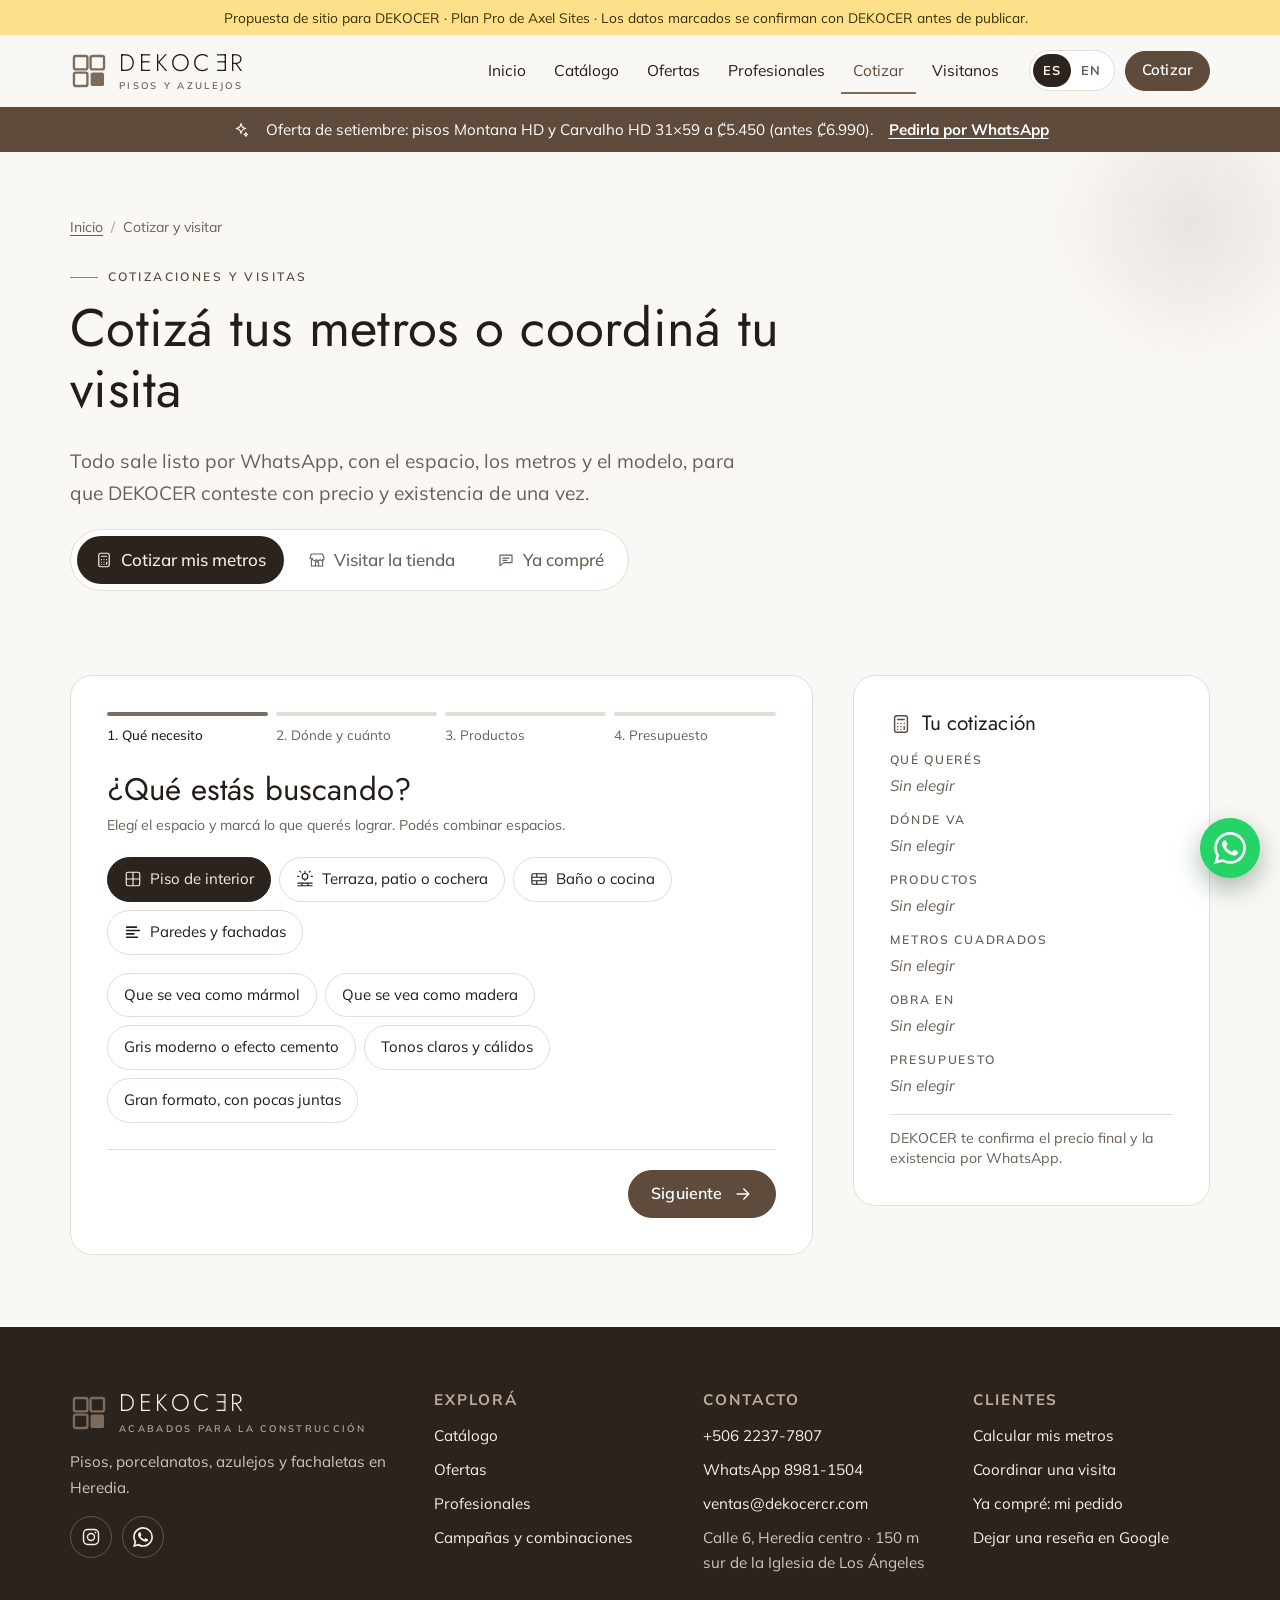
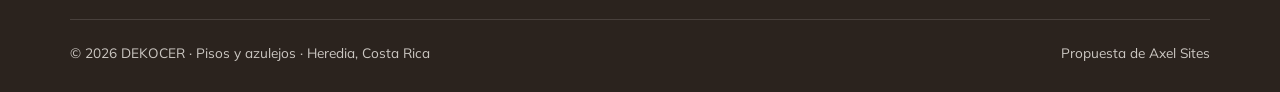
==== pro/agendar.html @ b7d924bc "Initial commit: DEKOCER Pisos y Azulejos website Plan Pro site for DEKOCER, a tile and flooring dist" ====
<!doctype html>
<html lang="es">
<head>
<meta charset="utf-8">
<meta name="viewport" content="width=device-width, initial-scale=1">
<title data-i18n="meta.agenda.title">Cotizar metros y visitar la tienda | DEKOCER Heredia</title>
<meta name="description" content="Calculá cuántos metros de piso o azulejo necesitás, pedí la cotización por WhatsApp, coordiná una visita a la tienda en Heredia o consultá por un pedido que ya hiciste." data-i18n-attr="content:meta.agenda.desc">
<meta name="robots" content="noindex,nofollow">
<meta name="theme-color" content="#2B231E">
<link rel="icon" href="img/favicon.svg" type="image/svg+xml">
<link rel="apple-touch-icon" href="img/apple-touch-icon.png">
<meta property="og:type" content="website">
<meta property="og:locale" content="es_CR">
<meta property="og:site_name" content="DEKOCER">
<meta property="og:title" content="Cotizá tus metros · DEKOCER Heredia">
<meta property="og:description" content="Tu cotización de piso o azulejo, lista para enviar por WhatsApp.">
<meta property="og:image" content="img/og.jpg">
<meta name="twitter:card" content="summary_large_image">
<link rel="preconnect" href="https://fonts.googleapis.com">
<link rel="preconnect" href="https://fonts.gstatic.com" crossorigin>
<link href="https://fonts.googleapis.com/css2?family=Jost:wght@300;400;500&family=Mulish:wght@400;600;700&display=swap" rel="stylesheet">
<link rel="stylesheet" href="css/styles.css">
<link rel="stylesheet" href="css/site.css">
</head>
<body data-page="agendar" class="has-demo-bar">

<!-- @sprite (bloque compartido: se sincroniza con herramientas/sync_parciales.py) -->
<svg xmlns="http://www.w3.org/2000/svg" style="display:none">
  <symbol id="i-marca" viewBox="0 0 24 24" fill="none" stroke="currentColor" stroke-width="1.5" stroke-linejoin="round"><rect x="2.5" y="2.5" width="8.5" height="8.5" rx="1.2"/><rect x="13" y="2.5" width="8.5" height="8.5" rx="1.2"/><rect x="2.5" y="13" width="8.5" height="8.5" rx="1.2"/><rect x="13" y="13" width="8.5" height="8.5" rx="1.2" fill="currentColor" stroke="none"/></symbol>
  <symbol id="i-orn" viewBox="0 0 132 22" fill="none" stroke="currentColor" stroke-width="1.3" stroke-linecap="round"><path d="M4 8h124M4 14h124"/><path d="M26 8V3M66 8V3M106 8V3M46 14v5M86 14v5M126 14v5M6 14v5"/></symbol>
  <symbol id="i-wa" viewBox="0 0 24 24"><path fill="currentColor" d="M17.47 14.38c-.3-.15-1.76-.87-2.03-.97-.27-.1-.47-.15-.67.15-.2.3-.77.97-.94 1.16-.17.2-.35.22-.64.07-.3-.15-1.26-.46-2.39-1.47-.88-.79-1.48-1.76-1.65-2.06-.17-.3-.02-.46.13-.6.13-.14.3-.35.45-.52.15-.17.2-.3.3-.5.1-.2.05-.37-.03-.52-.07-.15-.67-1.61-.92-2.2-.24-.59-.49-.5-.67-.51h-.57c-.2 0-.52.07-.8.37-.27.3-1.04 1.02-1.04 2.48s1.07 2.88 1.21 3.07c.15.2 2.1 3.2 5.08 4.49.71.3 1.26.49 1.7.63.71.22 1.36.19 1.87.12.57-.09 1.76-.72 2-1.42.25-.69.25-1.29.18-1.41-.08-.13-.28-.2-.57-.35Zm-5.42 7.4h-.01a9.87 9.87 0 0 1-5.03-1.38l-.36-.21-3.74.98 1-3.65-.24-.37a9.86 9.86 0 0 1-1.51-5.26c0-5.45 4.44-9.88 9.89-9.88 2.64 0 5.12 1.03 6.99 2.9a9.83 9.83 0 0 1 2.89 7c0 5.45-4.44 9.88-9.88 9.88Zm8.41-18.3A11.82 11.82 0 0 0 12.05 0C5.5 0 .16 5.34.16 11.89c0 2.1.55 4.14 1.59 5.95L.06 24l6.3-1.65a11.88 11.88 0 0 0 5.68 1.45h.01c6.55 0 11.89-5.34 11.89-11.89a11.82 11.82 0 0 0-3.48-8.41Z"/></symbol>
  <symbol id="i-ig" viewBox="0 0 24 24" fill="none" stroke="currentColor" stroke-width="1.7"><rect x="3" y="3" width="18" height="18" rx="5"/><circle cx="12" cy="12" r="4.2"/><circle cx="17.4" cy="6.6" r="1.1" fill="currentColor" stroke="none"/></symbol>
  <symbol id="i-fb" viewBox="0 0 24 24"><path fill="currentColor" d="M13.5 21v-7.5h2.6l.4-3.1h-3V8.5c0-.9.3-1.5 1.6-1.5h1.6V4.2c-.3 0-1.2-.1-2.3-.1-2.3 0-3.9 1.4-3.9 4v2.3H8v3.1h2.5V21h3Z"/></symbol>
  <symbol id="i-phone" viewBox="0 0 24 24" fill="none" stroke="currentColor" stroke-width="1.6" stroke-linejoin="round"><path d="M6.6 3.5h2.6l1.3 4-1.9 1.3a11 11 0 0 0 6.6 6.6l1.3-1.9 4 1.3v2.6a2 2 0 0 1-2.2 2A16.5 16.5 0 0 1 4.6 5.7a2 2 0 0 1 2-2.2Z"/></symbol>
  <symbol id="i-mail" viewBox="0 0 24 24" fill="none" stroke="currentColor" stroke-width="1.6" stroke-linejoin="round"><rect x="2.5" y="5" width="19" height="14" rx="2.5"/><path d="m3.5 7 8.5 6 8.5-6"/></symbol>
  <symbol id="i-pin" viewBox="0 0 24 24" fill="none" stroke="currentColor" stroke-width="1.6"><path d="M12 21s-7-6.1-7-11.5A7 7 0 0 1 19 9.5C19 14.9 12 21 12 21Z"/><circle cx="12" cy="9.5" r="2.6"/></symbol>
  <symbol id="i-clock" viewBox="0 0 24 24" fill="none" stroke="currentColor" stroke-width="1.6" stroke-linecap="round"><circle cx="12" cy="12" r="8.5"/><path d="M12 7.5V12l3 2"/></symbol>
  <symbol id="i-cal" viewBox="0 0 24 24" fill="none" stroke="currentColor" stroke-width="1.6" stroke-linecap="round"><rect x="3.5" y="5" width="17" height="15.5" rx="2.5"/><path d="M3.5 9.5h17M8 3v4M16 3v4"/></symbol>
  <symbol id="i-map" viewBox="0 0 24 24" fill="none" stroke="currentColor" stroke-width="1.6" stroke-linejoin="round"><path d="m9 4.5-5 2v13l5-2 6 2 5-2v-13l-5 2-6-2Z"/><path d="M9 4.5v13M15 6.5v13"/></symbol>
  <symbol id="i-nav" viewBox="0 0 24 24" fill="none" stroke="currentColor" stroke-width="1.6" stroke-linejoin="round"><path d="m4 11 16-7-7 16-2-7-7-2Z"/></symbol>
  <symbol id="i-star" viewBox="0 0 24 24"><path fill="currentColor" d="m12 3.2 2.7 5.5 6 .9-4.35 4.25 1.03 6L12 17.02l-5.38 2.83 1.03-6L3.3 9.6l6-.9L12 3.2Z"/></symbol>
  <symbol id="i-check" viewBox="0 0 24 24" fill="none" stroke="currentColor" stroke-width="2" stroke-linecap="round" stroke-linejoin="round"><path d="m5 12.5 4.2 4.2L19 7"/></symbol>
  <symbol id="i-arrow" viewBox="0 0 24 24" fill="none" stroke="currentColor" stroke-width="1.8" stroke-linecap="round" stroke-linejoin="round"><path d="M5 12h14M13 6l6 6-6 6"/></symbol>
  <symbol id="i-share" viewBox="0 0 24 24" fill="none" stroke="currentColor" stroke-width="1.6"><circle cx="18" cy="5.5" r="2.5"/><circle cx="6" cy="12" r="2.5"/><circle cx="18" cy="18.5" r="2.5"/><path d="m8.2 10.8 7.6-4.1M8.2 13.2l7.6 4.1"/></symbol>
  <symbol id="i-sparkle" viewBox="0 0 24 24" fill="none" stroke="currentColor" stroke-width="1.5" stroke-linejoin="round"><path d="M12 3.5c.6 4.4 2.1 5.9 6.5 6.5-4.4.6-5.9 2.1-6.5 6.5-.6-4.4-2.1-5.9-6.5-6.5 4.4-.6 5.9-2.1 6.5-6.5Z"/><path d="M18.5 15.5c.25 1.7.8 2.25 2.5 2.5-1.7.25-2.25.8-2.5 2.5-.25-1.7-.8-2.25-2.5-2.5 1.7-.25 2.25-.8 2.5-2.5Z"/></symbol>
  <symbol id="i-marmol" viewBox="0 0 24 24" fill="none" stroke="currentColor" stroke-width="1.5" stroke-linejoin="round"><rect x="3" y="3" width="18" height="18" rx="2.2"/><path d="M5.5 15.5c2.6-1 3.8-3.6 6.5-5.3 2-1.2 3.4-1.6 5-1.9" stroke-linecap="round"/><path d="M8.5 20c1.3-2 2.7-3 4.6-3.6" stroke-linecap="round"/></symbol>
  <symbol id="i-piso" viewBox="0 0 24 24" fill="none" stroke="currentColor" stroke-width="1.5" stroke-linejoin="round"><rect x="3" y="3" width="18" height="18" rx="2.2"/><path d="M12 3v18M3 12h18"/></symbol>
  <symbol id="i-madera" viewBox="0 0 24 24" fill="none" stroke="currentColor" stroke-width="1.5" stroke-linejoin="round"><rect x="2.5" y="4.5" width="19" height="15" rx="1.8"/><path d="M2.5 9.5h19M2.5 14.5h19"/><path d="M6 6.7c2.4.7 5.6.7 8 0M8 11.7c2.4.7 5.6.7 8 0M5 16.7c2.4.7 5.6.7 8 0" stroke-linecap="round"/></symbol>
  <symbol id="i-sol" viewBox="0 0 24 24" fill="none" stroke="currentColor" stroke-width="1.5" stroke-linecap="round" stroke-linejoin="round"><circle cx="12" cy="8.5" r="3.8"/><path d="M12 1.8v1.6M12 13.6v.4M3.8 8.5H2.2M21.8 8.5h-1.6M6.2 2.7 5 1.6M17.8 2.7 19 1.6"/><path d="M2.5 17.5h19M2.5 21h19M8 17.5V21M16 17.5V21"/></symbol>
  <symbol id="i-azulejo" viewBox="0 0 24 24" fill="none" stroke="currentColor" stroke-width="1.5" stroke-linejoin="round"><rect x="2.5" y="5" width="19" height="14" rx="1.8"/><path d="M2.5 9.7h19M2.5 14.3h19M9 5v4.7M15 9.7v4.6M9 14.3V19"/></symbol>
  <symbol id="i-fachaleta" viewBox="0 0 24 24" fill="none" stroke="currentColor" stroke-width="2.2" stroke-linecap="round"><path d="M3.5 5.5h13M3.5 10h17M3.5 14.5h9.5M3.5 19h14.5"/></symbol>
  <symbol id="i-regla" viewBox="0 0 24 24" fill="none" stroke="currentColor" stroke-width="1.5" stroke-linejoin="round"><rect x="1.8" y="8.5" width="20.4" height="7" rx="1.6"/><path d="M6 8.5v3M9.8 8.5v4.4M13.6 8.5v3M17.4 8.5v4.4" stroke-linecap="round"/></symbol>
  <symbol id="i-lote" viewBox="0 0 24 24" fill="none" stroke="currentColor" stroke-width="1.5" stroke-linejoin="round"><path d="M3.5 7.5 12 3l8.5 4.5v9L12 21l-8.5-4.5v-9Z"/><path d="m3.5 7.5 8.5 4.6 8.5-4.6M12 12.1V21"/></symbol>
  <symbol id="i-tienda" viewBox="0 0 24 24" fill="none" stroke="currentColor" stroke-width="1.5" stroke-linejoin="round"><path d="M4.5 10.5V20h15v-9.5"/><path d="M2.5 9.7 4.5 4h15l2 5.7a2.9 2.9 0 0 1-5.4 1.6 2.9 2.9 0 0 1-4.9 0 2.9 2.9 0 0 1-5.4-1.6Z"/><path d="M10 20v-5.5h4V20"/></symbol>
  <symbol id="i-search" viewBox="0 0 24 24" fill="none" stroke="currentColor" stroke-width="1.7" stroke-linecap="round"><circle cx="10.5" cy="10.5" r="6.5"/><path d="m15.5 15.5 5 5"/></symbol>
  <symbol id="i-info" viewBox="0 0 24 24" fill="none" stroke="currentColor" stroke-width="1.7" stroke-linecap="round"><circle cx="12" cy="12" r="8.5"/><path d="M12 11v5.5M12 7.8h.01"/></symbol>
  <symbol id="i-calc" viewBox="0 0 24 24" fill="none" stroke="currentColor" stroke-width="1.6" stroke-linecap="round"><rect x="5" y="3" width="14" height="18" rx="2.5"/><path d="M8.5 7h7M8.5 11.5h.01M12 11.5h.01M15.5 11.5h.01M8.5 15h.01M12 15h.01M15.5 15v2.8M8.5 18h.01M12 18h.01"/></symbol>
  <symbol id="i-card" viewBox="0 0 24 24" fill="none" stroke="currentColor" stroke-width="1.6" stroke-linecap="round"><rect x="3" y="5.5" width="18" height="13" rx="2.5"/><path d="M3 10h18M7 14.5h4"/></symbol>
  <symbol id="i-chat" viewBox="0 0 24 24" fill="none" stroke="currentColor" stroke-width="1.6" stroke-linejoin="round"><path d="M4 5.5h16v10H9l-5 4v-14Z"/><path d="M8 9.5h8M8 12.5h5" stroke-linecap="round"/></symbol>
  <symbol id="i-print" viewBox="0 0 24 24" fill="none" stroke="currentColor" stroke-width="1.6" stroke-linejoin="round"><path d="M7 9V3.5h10V9M7 17.5H5a1.5 1.5 0 0 1-1.5-1.5v-5A1.5 1.5 0 0 1 5 9.5h14a1.5 1.5 0 0 1 1.5 1.5v5a1.5 1.5 0 0 1-1.5 1.5h-2"/><rect x="7" y="14" width="10" height="7" rx="1"/></symbol>
  <symbol id="i-globe" viewBox="0 0 24 24" fill="none" stroke="currentColor" stroke-width="1.6"><circle cx="12" cy="12" r="8.5"/><path d="M3.5 12h17M12 3.5c2.3 2.4 3.4 5.2 3.4 8.5s-1.1 6.1-3.4 8.5M12 3.5C9.7 5.9 8.6 8.7 8.6 12s1.1 6.1 3.4 8.5"/></symbol>
  <symbol id="i-close" viewBox="0 0 24 24" fill="none" stroke="currentColor" stroke-width="1.8" stroke-linecap="round"><path d="M6 6l12 12M18 6 6 18"/></symbol>
</svg>
<!-- /@sprite -->

<!-- @header -->
<div class="demo-bar" data-demo><span data-i18n="demo.barra">Propuesta de sitio para DEKOCER · Plan Pro de Axel Sites · Los datos marcados se confirman con DEKOCER antes de publicar.</span></div>
<a class="skip" href="#main" data-i18n="a11y.saltar">Saltar al contenido</a>

<header class="hdr">
  <div class="wrap hdr__in">
    <a class="brand" href="index.html" aria-label="DEKOCER, inicio">
      <svg class="brand__mark" aria-hidden="true"><use href="#i-marca"/></svg>
      <span class="brand__txt"><span class="brand__name" aria-label="DEKOCER">DEKOC<i>E</i>R</span><span class="brand__sub" data-i18n="marca.sub">Pisos y azulejos</span></span>
    </a>
    <nav class="nav" id="menu" aria-label="Principal">
      <ul>
        <li><a href="index.html" data-nav="inicio" data-i18n="nav.inicio">Inicio</a></li>
        <li><a href="servicios.html" data-nav="servicios" data-i18n="nav.servicios">Catálogo</a></li>
        <li><a href="index.html#ofertas" data-nav="ofertas" data-i18n="nav.ofertas">Ofertas</a></li>
        <li><a href="membresias.html" data-nav="membresias" data-i18n="nav.club">Profesionales</a></li>
        <li><a href="agendar.html#cotizar" data-nav="agendar" aria-current="page" data-i18n="nav.cotizar">Cotizar</a></li>
        <li><a href="index.html#visitanos" data-nav="visitanos" data-i18n="nav.visitanos">Visitanos</a></li>
      </ul>
      <div class="nav__extra">
        <a class="btn btn--primary btn--block" href="agendar.html#cotizar"><svg aria-hidden="true"><use href="#i-calc"/></svg><span data-i18n="cta.cotizar">Calcular mis metros</span></a>
        <a class="btn btn--wa btn--block" data-wa="Hola DEKOCER, estoy viendo su sitio web y quiero consultar por un piso." data-wa-en="Hi DEKOCER, I'm on your website and would like to ask about a floor tile."><svg aria-hidden="true"><use href="#i-wa"/></svg><span data-i18n="cta.whatsapp">Escribir por WhatsApp</span></a>
      </div>
    </nav>
    <div class="hdr__tools">
      <div class="lang" role="group" aria-label="Idioma / Language">
        <button type="button" data-lang="es" aria-pressed="true">ES</button>
        <button type="button" data-lang="en" aria-pressed="false">EN</button>
      </div>
      <a class="btn btn--primary btn--sm hdr__cta" href="agendar.html#cotizar"><span data-i18n="cta.cotizar.corto">Cotizar</span></a>
      <button class="burger" type="button" aria-controls="menu" aria-expanded="false" aria-label="Abrir menú"><span></span><span></span><span></span></button>
    </div>
  </div>
</header>

<div class="promo" data-render="promo" hidden></div>
<!-- /@header -->

<main id="main">

  <section class="page-hero">
    <div class="wrap">
      <ol class="migas" aria-label="Ruta">
        <li><a href="index.html" data-i18n="nav.inicio">Inicio</a></li>
        <li aria-current="page" data-i18n="agenda.miga">Cotizar y visitar</li>
      </ol>
      <p class="eyebrow" data-i18n="agenda.eyebrow">Cotizaciones y visitas</p>
      <h1 data-i18n="agenda.h1">Cotizá tus metros o coordiná tu visita</h1>
      <p class="lead" data-i18n="agenda.lead">Todo sale listo por WhatsApp, con el espacio, los metros y el modelo, para que DEKOCER conteste con precio y existencia de una vez.</p>
      <div class="tabs" role="tablist" aria-label="Opciones" data-i18n-attr="aria-label:agenda.tabs">
        <button type="button" role="tab" id="tab-cotizar" data-tab="cotizar" aria-controls="panel-cotizar" aria-selected="true"><svg aria-hidden="true"><use href="#i-calc"/></svg><span data-i18n="agenda.tab.cotizar">Cotizar mis metros</span></button>
        <button type="button" role="tab" id="tab-agendar" data-tab="agendar" aria-controls="panel-agendar" aria-selected="false" tabindex="-1"><svg aria-hidden="true"><use href="#i-tienda"/></svg><span data-i18n="agenda.tab.visita">Visitar la tienda</span></button>
        <button type="button" role="tab" id="tab-seguimiento" data-tab="seguimiento" aria-controls="panel-seguimiento" aria-selected="false" tabindex="-1"><svg aria-hidden="true"><use href="#i-chat"/></svg><span data-i18n="agenda.tab.seg">Ya compré</span></button>
      </div>
    </div>
  </section>

  <section class="catalogo">
    <div class="wrap">

      <!-- ============================== COTIZAR ============================== -->
      <div class="tabpanel" id="panel-cotizar" role="tabpanel" aria-labelledby="tab-cotizar">
        <div class="cotiz">
          <form id="form-cotizar" class="panel" novalidate>
            <ol class="stepper" data-render="stepper" aria-label="Pasos" data-i18n-attr="aria-label:cot.pasos">
              <li class="is-on" aria-current="step"><span data-i18n="cot.p1">Qué necesito</span></li>
              <li><span data-i18n="cot.p2">Dónde y cuánto</span></li>
              <li><span data-i18n="cot.p3">Productos</span></li>
              <li><span data-i18n="cot.p4">Presupuesto</span></li>
            </ol>

            <div class="paso" data-paso="1">
              <h2 data-i18n="cot.p1.h">¿Qué estás buscando?</h2>
              <p class="hint" data-i18n="cot.p1.hint">Elegí el espacio y marcá lo que querés lograr. Podés combinar espacios.</p>
              <div class="areas-sel" data-render="cot-areas" role="group" aria-label="Espacios" data-i18n-attr="aria-label:cot.areas"></div>
              <div class="chips" data-render="cot-objetivos"></div>
              <p class="err" id="err-cot-1" hidden data-i18n="cot.err.1">Marcá al menos una opción.</p>
              <div class="paso__nav">
                <button type="button" class="btn btn--primary" data-ir="2"><span data-i18n="cot.siguiente">Siguiente</span><svg aria-hidden="true"><use href="#i-arrow"/></svg></button>
              </div>
            </div>

            <div class="paso" data-paso="2" hidden>
              <h2 data-i18n="cot.p2.h">¿Dónde va y cuánto mide?</h2>
              <p class="hint" data-i18n="cot.p2.hint">Marcá los espacios y, si ya lo mediste, poné los metros cuadrados. Todo es opcional, pero mientras más datos, mejor sale la cotización.</p>
              <div data-render="cot-zonas"></div>

              <div class="m2" data-render="cot-metros">
                <div class="row2">
                  <div class="field">
                    <label for="co-metros"><span data-i18n="cot.metros">Metros cuadrados aproximados</span> <span class="opt" data-i18n="form.opcional">(opcional)</span></label>
                    <input id="co-metros" name="metros" class="input" type="number" min="1" step="0.5" inputmode="decimal" placeholder="24">
                    <p class="hint" data-i18n="cot.metros.hint">Largo × ancho de cada espacio, sumados. Ej.: una sala de 6 × 4 son 24 m².</p>
                  </div>
                  <div class="field">
                    <label for="co-ubicacion"><span data-i18n="cot.ubicacion">¿Dónde es la obra?</span> <span class="opt" data-i18n="form.opcional">(opcional)</span></label>
                    <select id="co-ubicacion" name="ubicacion" class="select"></select>
                    <p class="hint" data-i18n="cot.ubicacion.hint">Sirve para saber si pasás por la tienda o necesitás coordinar de otra forma.</p>
                  </div>
                </div>
                <label class="check"><input type="checkbox" name="extra" checked><span data-i18n="cot.extra">Sumar un 10 % extra para cortes y piezas de repuesto (recomendado)</span></label>
              </div>

              <div class="paso__nav">
                <button type="button" class="btn btn--ghost" data-ir="1" data-i18n="cot.atras">Atrás</button>
                <button type="button" class="btn btn--primary" data-ir="3"><span data-i18n="cot.siguiente">Siguiente</span><svg aria-hidden="true"><use href="#i-arrow"/></svg></button>
              </div>
            </div>

            <div class="paso" data-paso="3" hidden>
              <h2 data-i18n="cot.p3.h">Productos que calzan con lo que buscás</h2>
              <p class="hint" data-i18n="cot.p3.hint">Marcá los que te gustan. Si preferís, pedí que DEKOCER te recomiende.</p>
              <div class="sugeridos" data-render="cot-sugeridos"></div>
              <p class="err" id="err-cot-3" hidden data-i18n="cot.err.3">Marcá un producto o pedí una recomendación.</p>
              <div class="paso__nav">
                <button type="button" class="btn btn--ghost" data-ir="2" data-i18n="cot.atras">Atrás</button>
                <button type="button" class="btn btn--primary" data-ir="4"><span data-i18n="cot.siguiente">Siguiente</span><svg aria-hidden="true"><use href="#i-arrow"/></svg></button>
              </div>
            </div>

            <div class="paso" data-paso="4" hidden>
              <h2 data-i18n="cot.p4.h">Presupuesto y contacto</h2>
              <p class="hint" data-i18n="cot.p4.hint">Con esto DEKOCER te responde con opciones que calcen con lo que tenés pensado invertir.</p>
              <div class="form">
                <fieldset class="fieldset">
                  <legend data-i18n="cot.presupuesto">Presupuesto aproximado para el material</legend>
                  <div class="chips" data-render="cot-presupuestos"></div>
                  <p class="err" id="err-cot-presupuesto" hidden data-i18n="cot.err.presupuesto">Elegí un rango o «Prefiero que me asesoren».</p>
                </fieldset>
                <fieldset class="fieldset">
                  <legend><span data-i18n="cot.cuando">¿Para cuándo?</span> <span class="opt" data-i18n="form.opcional">(opcional)</span></legend>
                  <div class="chips" data-render="cot-cuando"></div>
                </fieldset>
                <div class="row2">
                  <div class="field">
                    <label for="co-nombre" data-i18n="form.nombre">Nombre</label>
                    <input id="co-nombre" name="nombre" class="input" autocomplete="name" aria-describedby="err-cot-nombre">
                    <p class="err" id="err-cot-nombre" hidden data-i18n="form.err.nombre">Escribí tu nombre.</p>
                  </div>
                  <div class="field">
                    <label for="co-tel">WhatsApp <span class="opt" data-sin-registro data-i18n="form.opcional">(opcional)</span></label>
                    <input id="co-tel" name="telefono" class="input" type="tel" inputmode="tel" autocomplete="tel" placeholder="8888-8888" aria-describedby="err-cot-tel">
                    <p class="err" id="err-cot-tel" hidden data-i18n="form.err.tel">Revisá el número: 8 dígitos, o con código de país.</p>
                  </div>
                </div>
                <div class="field">
                  <label for="co-comentario"><span data-i18n="form.comentario">Comentario</span> <span class="opt" data-i18n="form.opcional">(opcional)</span></label>
                  <textarea id="co-comentario" name="comentario" class="textarea" placeholder="Ej.: es una terraza que se moja, necesito antideslizante." data-i18n-attr="placeholder:cot.comentario.ph"></textarea>
                </div>
                <label class="check" data-si-registro hidden><input type="checkbox" name="consentimiento" aria-describedby="err-cot-consent"><span data-i18n="form.consent">Acepto que DEKOCER use estos datos solo para responder mi solicitud.</span></label>
                <p class="err" id="err-cot-consent" hidden data-i18n="form.err.consent">Necesitamos tu autorización para registrar la solicitud.</p>
              </div>
              <div class="paso__nav">
                <button type="button" class="btn btn--ghost" data-ir="3" data-i18n="cot.atras">Atrás</button>
                <button type="submit" class="btn btn--wa"><svg aria-hidden="true"><use href="#i-wa"/></svg><span data-i18n="cot.enviar">Enviar por WhatsApp</span></button>
              </div>
              <div class="envio" data-render="envio" hidden aria-live="polite"></div>
            </div>
          </form>

          <aside class="resumen panel" data-render="resumen" aria-live="polite"></aside>
        </div>
      </div>

      <!-- ============================== VISITAR LA TIENDA ============================== -->
      <div class="tabpanel" id="panel-agendar" role="tabpanel" aria-labelledby="tab-agendar" hidden>
        <div class="agenda">
          <form id="form-cita" class="form panel" novalidate>
            <div>
              <h2 data-i18n="cita.h2">Coordinar una visita a la tienda</h2>
              <p class="hint" data-i18n="cita.p">Decinos qué querés ver y cuándo te sirve pasar, así lo tienen a mano cuando llegués.</p>
            </div>
            <div class="field">
              <label for="ci-servicio" data-i18n="cita.servicio">¿Qué querés ver?</label>
              <select id="ci-servicio" name="servicio" class="select" aria-describedby="err-cita-servicio"></select>
              <p class="err" id="err-cita-servicio" hidden data-i18n="cita.err.servicio">Elegí un producto o «Otro / todavía no sé».</p>
            </div>
            <div class="row2">
              <div class="field">
                <label for="ci-fecha"><span data-i18n="cita.fecha">Día que pensás pasar</span> <span class="opt" data-i18n="form.opcional">(opcional)</span></label>
                <input id="ci-fecha" name="fecha" type="date" class="input" aria-describedby="err-cita-fecha">
                <p class="err" id="err-cita-fecha" hidden data-i18n="cita.err.fecha">Ese día no hay atención. Elegí otro día.</p>
              </div>
              <fieldset class="fieldset">
                <legend data-i18n="cita.primera">¿Es tu primera visita a la tienda?</legend>
                <div class="chips">
                  <label class="chip"><input type="radio" name="primera" value="si"><span data-i18n="form.si">Sí</span></label>
                  <label class="chip"><input type="radio" name="primera" value="no"><span data-i18n="form.no">No</span></label>
                </div>
              </fieldset>
            </div>
            <fieldset class="fieldset">
              <legend><span data-i18n="cita.franja">Horario que te sirve</span> <span class="opt" data-i18n="form.opcional">(opcional)</span></legend>
              <div class="chips" data-render="franjas"></div>
            </fieldset>
            <div class="row2">
              <div class="field">
                <label for="ci-nombre" data-i18n="form.nombre">Nombre</label>
                <input id="ci-nombre" name="nombre" class="input" autocomplete="name" aria-describedby="err-cita-nombre">
                <p class="err" id="err-cita-nombre" hidden data-i18n="form.err.nombre">Escribí tu nombre.</p>
              </div>
              <div class="field">
                <label for="ci-tel">WhatsApp <span class="opt" data-sin-registro data-i18n="form.opcional">(opcional)</span></label>
                <input id="ci-tel" name="telefono" class="input" type="tel" inputmode="tel" autocomplete="tel" placeholder="8888-8888" aria-describedby="err-cita-tel">
                <p class="err" id="err-cita-tel" hidden data-i18n="form.err.tel">Revisá el número: 8 dígitos, o con código de país.</p>
              </div>
            </div>
            <div class="field">
              <label for="ci-comentario"><span data-i18n="form.comentario">Comentario</span> <span class="opt" data-i18n="form.opcional">(opcional)</span></label>
              <textarea id="ci-comentario" name="comentario" class="textarea" placeholder="Ej.: llevo las medidas del baño y quiero ver el azulejo con el piso." data-i18n-attr="placeholder:cita.comentario.ph"></textarea>
            </div>
            <label class="check" data-si-registro hidden><input type="checkbox" name="consentimiento" aria-describedby="err-cita-consent"><span data-i18n="form.consent">Acepto que DEKOCER use estos datos solo para responder mi solicitud.</span></label>
            <p class="err" id="err-cita-consent" hidden data-i18n="form.err.consent">Necesitamos tu autorización para registrar la solicitud.</p>
            <div>
              <button class="btn btn--wa" type="submit"><svg aria-hidden="true"><use href="#i-wa"/></svg><span data-i18n="cita.enviar">Enviar por WhatsApp</span></button>
            </div>
            <div class="envio" data-render="envio" hidden aria-live="polite"></div>
          </form>

          <aside class="aside">
            <div class="panel" data-flag="horario">
              <h3 data-i18n="inicio.vis.horario">Horario</h3>
              <p class="estado" data-render="estado"></p>
              <dl class="horas" data-render="horario"></dl>
            </div>
            <div class="panel">
              <h3 data-i18n="cita.llevar.h">Llevá esto y salís con todo resuelto</h3>
              <ol>
                <li data-i18n="cita.llevar.1">Las medidas del espacio (largo y ancho).</li>
                <li data-i18n="cita.llevar.2">Una foto del ambiente o del mueble con el que tiene que combinar.</li>
                <li data-i18n="cita.llevar.3">Si es exterior, avisalo: el acabado cambia.</li>
              </ol>
            </div>
            <div class="panel">
              <h3 data-i18n="cita.hablar.h">¿Preferís hablar?</h3>
              <div class="visita__btns" style="margin-top:12px">
                <a class="btn btn--wa btn--sm" data-wa="Hola DEKOCER, quiero pasar por la tienda. ¿En qué horario me pueden atender?" data-wa-en="Hi DEKOCER, I'd like to stop by the store. What hours are you open?"><svg aria-hidden="true"><use href="#i-wa"/></svg>WhatsApp</a>
                <a class="btn btn--ghost btn--sm" data-href="tel"><svg aria-hidden="true"><use href="#i-phone"/></svg><span data-neg="telefono"></span></a>
              </div>
            </div>
          </aside>
        </div>
      </div>

      <!-- ============================== YA COMPRÉ ============================== -->
      <div class="tabpanel" id="panel-seguimiento" role="tabpanel" aria-labelledby="tab-seguimiento" hidden>
        <div class="agenda">
          <form id="form-seguimiento" class="form panel" novalidate>
            <div>
              <h2 data-i18n="seg.h2">Ya compré en DEKOCER</h2>
              <p class="hint" data-i18n="seg.p">Para consultar por un pedido, coordinar el retiro o completar material del mismo lote. El mensaje sale con tus datos para que te ubiquen más rápido.</p>
            </div>
            <div class="row2">
              <div class="field">
                <label for="sg-nombre"><span data-i18n="form.nombre">Nombre</span> <span class="opt" data-i18n="form.opcional">(opcional)</span></label>
                <input id="sg-nombre" name="nombre" class="input" autocomplete="name">
              </div>
              <div class="field">
                <label for="sg-trat" data-i18n="seg.trat">Producto que compraste</label>
                <select id="sg-trat" name="tratamiento" class="select"></select>
              </div>
            </div>
            <div class="seg-acciones">
              <button type="button" class="seg-accion" data-seg="confirmar"><svg aria-hidden="true"><use href="#i-card"/></svg><b data-i18n="seg.a1">Consultar mi pedido o apartado</b><small data-i18n="seg.a1.p">Para saber si ya está listo.</small></button>
              <button type="button" class="seg-accion" data-seg="reprogramar"><svg aria-hidden="true"><use href="#i-tienda"/></svg><b data-i18n="seg.a2">Coordinar el retiro</b><small data-i18n="seg.a2.p">Cuándo y cómo pasar por el material.</small></button>
              <button type="button" class="seg-accion" data-seg="consulta"><svg aria-hidden="true"><use href="#i-lote"/></svg><b data-i18n="seg.a3">Me faltó material</b><small data-i18n="seg.a3.p">Pedí más piezas del mismo lote y tono.</small></button>
            </div>
          </form>
          <aside class="aside">
            <div class="panel">
              <h3 data-i18n="seg.aside.h">El detalle que salva una obra</h3>
              <p class="hint" data-i18n="seg.aside.p">Las piezas cambian de tono entre lotes. Si guardás el número de lote de la caja, completar el material después es cuestión de un mensaje.</p>
              <p class="nota-demo" data-demo><svg aria-hidden="true"><use href="#i-info"/></svg><span data-i18n="demo.seg">Propuesta: un canal para quien ya compró. DEKOCER define quién responde y en qué horario.</span></p>
            </div>
          </aside>
        </div>
      </div>

    </div>
  </section>

</main>

<!-- @footer -->
<footer class="ftr">
  <div class="wrap">
    <div class="ftr__grid">
      <div>
        <a class="brand" href="index.html" aria-label="DEKOCER, inicio">
          <svg class="brand__mark" aria-hidden="true"><use href="#i-marca"/></svg>
          <span class="brand__txt"><span class="brand__name" aria-label="DEKOCER">DEKOC<i>E</i>R</span><span class="brand__sub" data-i18n="marca.sub2">Acabados para la construcción</span></span>
        </a>
        <p data-i18n="ftr.lema">Pisos, porcelanatos, azulejos y fachaletas en Heredia.</p>
        <div class="ftr__redes">
          <a data-href="instagram" aria-label="Instagram de DEKOCER"><svg aria-hidden="true"><use href="#i-ig"/></svg></a>
          <a data-href="facebook" aria-label="Facebook de DEKOCER"><svg aria-hidden="true"><use href="#i-fb"/></svg></a>
          <a data-wa="Hola DEKOCER, los encontré en su sitio web y quiero consultar por un producto." data-wa-en="Hi DEKOCER, I found you on your website and want to ask about a product." aria-label="WhatsApp de DEKOCER"><svg aria-hidden="true"><use href="#i-wa"/></svg></a>
        </div>
      </div>
      <div>
        <h3 data-i18n="ftr.explorar">Explorá</h3>
        <ul>
          <li><a href="servicios.html" data-i18n="nav.servicios">Catálogo</a></li>
          <li><a href="index.html#ofertas" data-i18n="nav.ofertas">Ofertas</a></li>
          <li><a href="membresias.html" data-i18n="nav.club">Profesionales</a></li>
          <li><a href="membresias.html#paquetes" data-i18n="ftr.campanas">Campañas y combinaciones</a></li>
        </ul>
      </div>
      <div>
        <h3 data-i18n="ftr.contacto">Contacto</h3>
        <ul>
          <li><a data-href="tel"><span data-neg="telefono"></span></a></li>
          <li><a data-wa="Hola DEKOCER, quiero consultar por un piso y su precio." data-wa-en="Hi DEKOCER, I'd like to ask about a floor tile and its price.">WhatsApp <span data-neg="whatsappMostrar"></span></a></li>
          <li data-requiere="email"><a data-href="email"><span data-neg="email"></span></a></li>
          <li><span data-neg="direccion"></span></li>
        </ul>
      </div>
      <div>
        <h3 data-i18n="ftr.clientes">Clientes</h3>
        <ul>
          <li><a href="agendar.html#cotizar" data-i18n="cta.cotizar">Calcular mis metros</a></li>
          <li><a href="agendar.html#agendar" data-i18n="ftr.visita">Coordinar una visita</a></li>
          <li><a href="agendar.html#seguimiento" data-i18n="ftr.seguimiento">Ya compré: mi pedido</a></li>
          <li><a data-href="escribir-resena" data-i18n="ftr.resena">Dejar una reseña en Google</a></li>
        </ul>
      </div>
    </div>
    <div class="ftr__legal">
      <p>© <span data-year></span> DEKOCER · <span data-i18n="ftr.legal">Pisos y azulejos · Heredia, Costa Rica</span></p>
      <p data-demo data-i18n="ftr.demo">Propuesta de Axel Sites</p>
    </div>
  </div>
</footer>

<a class="wa-float" data-wa="Hola DEKOCER, estoy viendo su sitio web y quiero consultar por un piso." data-wa-en="Hi DEKOCER, I'm on your website and would like to ask about a floor tile." aria-label="Escribir a DEKOCER por WhatsApp" data-i18n-attr="aria-label:a11y.wa"><svg aria-hidden="true"><use href="#i-wa"/></svg></a>
<nav class="barra-movil" aria-label="Acciones rápidas" data-i18n-attr="aria-label:a11y.rapidas">
  <a href="servicios.html"><svg aria-hidden="true"><use href="#i-piso"/></svg><span data-i18n="movil.catalogo">Catálogo</span></a>
  <a class="is-wa" data-wa="Hola DEKOCER, estoy viendo su sitio web y quiero consultar por un piso." data-wa-en="Hi DEKOCER, I'm on your website and would like to ask about a floor tile."><svg aria-hidden="true"><use href="#i-wa"/></svg>WhatsApp</a>
  <a href="agendar.html#cotizar"><svg aria-hidden="true"><use href="#i-calc"/></svg><span data-i18n="movil.cotizar">Cotizar</span></a>
</nav>
<!-- /@footer -->

<script src="js/core.js"></script>
<script src="js/en.js"></script>
<script src="js/i18n.js"></script>
<script src="js/main.js"></script>
</body>
</html>
---- pro/css/styles.css ----
/* ==========================================================================
   DEKOCER — Sistema visual (FUENTE ÚNICA)
   Copiar a pro/css/styles.css después de editar.
   Identidad tomada de sus propios artes de Instagram: taupe del bloque del
   logo (#7C6C5D), mocha de las cintas de precio (#5E4B3B), crema del fondo
   y letra geométrica fina, como el logotipo DEKOCƎR.
   ========================================================================== */

/* --------------------------------------------------------------------------
   1) TOKENS — los colores viven solo aquí
   -------------------------------------------------------------------------- */
:root{
  /* Marca (muestreados de los artes de DEKOCER) */
  --acento:         #7C6C5D;   /* taupe del bloque del logo */
  --acento-fuerte:  #5E4B3B;   /* mocha: texto y botones con letra blanca (AA 8,2:1) */
  --acento-claro:   #C0AB95;
  --acento-suave:   #F3EEE8;   /* chips y bandas suaves */
  --acento-borde:   #E0D3C4;
  --dorado:         #7A5C3A;   /* precios y detalles (AA 6,1:1 sobre blanco) */

  /* Neutros cálidos */
  --fondo:          #FAF8F5;
  --superficie:     #FFFFFF;
  --superficie-2:   #F3EFEA;
  --linea:          #E4DDD5;
  --tinta:          #231D18;   /* texto principal */
  --tinta-suave:    #6A5F56;   /* texto secundario (AA 6,2:1 sobre blanco) */
  --oscuro:         #2B231E;   /* secciones oscuras y pie */
  --sobre-oscuro:   #F5F1EC;
  --sobre-acento:   #FFFFFF;

  /* Estados */
  --ok:             #1E7F4F;
  --ok-suave:       #E3F3EA;
  --alerta:         #8A5A00;
  --alerta-suave:   #FFF3DC;
  --error:          #B3261E;
  --wa:             #128C4B;   /* verde WhatsApp oscurecido para texto blanco AA */
  --demo:           #FFE08A;

  /* Tipografía */
  --f-display: "Jost", "Futura", "Century Gothic", "Segoe UI", sans-serif;
  --f-texto:   "Mulish", "Segoe UI", system-ui, -apple-system, sans-serif;

  /* Forma */
  --r-sm: 8px;
  --r:    14px;
  --r-lg: 22px;
  --sombra-1: 0 1px 2px rgba(43,35,30,.06), 0 2px 10px rgba(43,35,30,.05);
  --sombra-2: 0 10px 30px rgba(43,35,30,.12);
  --hdr-h: 72px;
  --wrap: 1180px;
}

@media (prefers-color-scheme: dark){
  :root:not([data-theme="light"]){
    --acento:        #B9A38B;
    --acento-fuerte: #D9C7B3;
    --acento-claro:  #C9B49C;
    --acento-suave:  #241D18;
    --acento-borde:  #4A3D33;
    --dorado:        #D8B27C;
    --fondo:         #15110F;
    --superficie:    #1D1815;
    --superficie-2:  #241E1A;
    --linea:         #362D27;
    --tinta:         #F2EAE2;
    --tinta-suave:   #B8AA9D;
    --oscuro:        #0F0C0A;
    --sobre-oscuro:  #F2EAE2;
    --sobre-acento:  #1A1512;
    --ok:            #6FCF9B;
    --ok-suave:      #12291D;
    --alerta:        #F2C265;
    --alerta-suave:  #2B2310;
    --error:         #FF8A80;
    --wa:            #25D366;
    --sombra-1: 0 1px 2px rgba(0,0,0,.4);
    --sombra-2: 0 12px 30px rgba(0,0,0,.45);
  }
}
:root[data-theme="dark"]{
  --acento:#B9A38B; --acento-fuerte:#D9C7B3; --acento-claro:#C9B49C; --acento-suave:#241D18;
  --acento-borde:#4A3D33; --dorado:#D8B27C; --fondo:#15110F; --superficie:#1D1815; --superficie-2:#241E1A;
  --linea:#362D27; --tinta:#F2EAE2; --tinta-suave:#B8AA9D; --oscuro:#0F0C0A; --sobre-oscuro:#F2EAE2;
  --sobre-acento:#1A1512; --ok:#6FCF9B; --ok-suave:#12291D; --alerta:#F2C265; --alerta-suave:#2B2310;
  --error:#FF8A80; --wa:#25D366;
  --sombra-1:0 1px 2px rgba(0,0,0,.4); --sombra-2:0 12px 30px rgba(0,0,0,.45);
}

/* --------------------------------------------------------------------------
   2) BASE
   -------------------------------------------------------------------------- */
*,*::before,*::after{ box-sizing:border-box; }
html{ -webkit-text-size-adjust:100%; scroll-behavior:smooth; scroll-padding-top:calc(var(--hdr-h) + 16px); }
body{
  margin:0; background:var(--fondo); color:var(--tinta);
  font:400 1.0625rem/1.65 var(--f-texto);
  -webkit-font-smoothing:antialiased; text-rendering:optimizeLegibility;
  overflow-x:hidden;
}
img,svg,video,iframe{ display:block; max-width:100%; }
img{ height:auto; }
a{ color:var(--acento-fuerte); text-underline-offset:3px; }
a:hover{ text-decoration-thickness:2px; }
button,input,select,textarea{ font:inherit; color:inherit; }
h1,h2,h3,h4{ font-family:var(--f-display); font-weight:400; line-height:1.15; margin:0 0 .5em; letter-spacing:.005em; }
h1{ font-size:clamp(2.2rem, 5vw, 3.7rem); }
h2{ font-size:clamp(1.8rem, 3.4vw, 2.6rem); }
h3{ font-size:1.35rem; }
p{ margin:0 0 1em; }
ul,ol{ margin:0; padding:0; }
[hidden]{ display:none !important; }
::selection{ background:var(--acento); color:var(--sobre-acento); }

:focus-visible{ outline:3px solid var(--acento); outline-offset:3px; border-radius:6px; }

.skip{
  position:absolute; left:16px; top:-60px; z-index:200;
  background:var(--oscuro); color:var(--sobre-oscuro); padding:10px 16px; border-radius:var(--r-sm);
}
.skip:focus{ top:12px; }

.sr-only{ position:absolute !important; width:1px; height:1px; padding:0; margin:-1px; overflow:hidden; clip:rect(0,0,0,0); white-space:nowrap; border:0; }

.wrap{ width:100%; max-width:var(--wrap); margin-inline:auto; padding-inline:20px; }
.sec{ padding-block:clamp(56px, 8vw, 104px); }
.sec--tight{ padding-block:clamp(40px, 6vw, 68px); }
.sec--alt{ background:var(--superficie-2); }
.sec--dark{ background:var(--oscuro); color:var(--sobre-oscuro); }
.sec--dark .eyebrow{ color:var(--acento-claro); }
.sec--dark p{ color:color-mix(in srgb, var(--sobre-oscuro) 82%, transparent); }

.eyebrow{
  display:inline-flex; align-items:center; gap:10px;
  font:600 .76rem/1.2 var(--f-texto); letter-spacing:.2em; text-transform:uppercase;
  color:var(--acento-fuerte); margin:0 0 14px;
}
.eyebrow::before{ content:""; width:28px; height:1px; background:currentColor; opacity:.7; }
.sec-head{ max-width:720px; margin-bottom:clamp(28px, 4.5vw, 48px); }
.sec-head--center{ margin-inline:auto; text-align:center; }
.sec-head--center .eyebrow{ justify-content:center; }
.sec-head p{ color:var(--tinta-suave); font-size:1.08rem; }
.lead{ font-size:clamp(1.08rem, 1.5vw, 1.22rem); color:var(--tinta-suave); }

/* Filete de junta: firma visual (la línea de una hilada de piezas) */
.orn{ width:132px; height:22px; color:var(--acento); margin:6px 0 18px; }
.sec-head--center .orn{ margin-inline:auto; }

/* Logotipo: DEKOCƎR, con la E final volteada como en sus artes.
   El margen negativo compensa el espacio que deja el volteo. */
.wordmark{ font-family:var(--f-display); font-weight:300; letter-spacing:.15em; }
.wordmark i, .brand__name i, .kit__marca i{ font-style:normal; display:inline-block; transform:scaleX(-1); margin-left:-.07em; margin-right:.07em; }

/* --------------------------------------------------------------------------
   3) BOTONES
   -------------------------------------------------------------------------- */
.btn{
  --b-bg:var(--superficie); --b-fg:var(--tinta); --b-bd:var(--linea);
  display:inline-flex; align-items:center; justify-content:center; gap:10px;
  min-height:48px; padding:12px 22px; border-radius:999px;
  background:var(--b-bg); color:var(--b-fg); border:1px solid var(--b-bd);
  font:600 1rem/1.1 var(--f-texto); letter-spacing:.01em; text-decoration:none; cursor:pointer;
  transition:transform .18s ease, background-color .18s ease, border-color .18s ease, box-shadow .18s ease;
}
.btn:hover{ transform:translateY(-1px); box-shadow:var(--sombra-1); }
.btn:active{ transform:none; }
.btn svg{ width:20px; height:20px; flex:none; }
.btn--primary{ --b-bg:var(--acento-fuerte); --b-fg:#fff; --b-bd:var(--acento-fuerte); }
.btn--primary:hover{ --b-bg:color-mix(in srgb, var(--acento-fuerte) 88%, #000); }
.btn--ghost{ --b-bg:transparent; --b-fg:var(--tinta); --b-bd:color-mix(in srgb, var(--tinta) 28%, transparent); }
.btn--ghost:hover{ --b-bd:var(--acento); }
.btn--wa{ --b-bg:var(--wa); --b-fg:#fff; --b-bd:var(--wa); }
.btn--light{ --b-bg:var(--sobre-oscuro); --b-fg:var(--oscuro); --b-bd:var(--sobre-oscuro); }
.btn--line-light{ --b-bg:transparent; --b-fg:var(--sobre-oscuro); --b-bd:color-mix(in srgb, var(--sobre-oscuro) 40%, transparent); }
.btn--sm{ min-height:40px; padding:9px 16px; font-size:.94rem; }
.btn--block{ width:100%; }
@media (prefers-color-scheme: dark){
  :root:not([data-theme="light"]) .btn--primary{ --b-fg:#1A1512; --b-bg:var(--acento-fuerte); }
  :root:not([data-theme="light"]) .btn--wa{ --b-fg:#062313; }
}
:root[data-theme="dark"] .btn--primary{ --b-fg:#1A1512; }
:root[data-theme="dark"] .btn--wa{ --b-fg:#062313; }

.link{ font-weight:600; }
.link-arrow{ display:inline-flex; align-items:center; gap:8px; font-weight:600; text-decoration:none; }
.link-arrow svg{ width:18px; height:18px; transition:transform .18s ease; }
.link-arrow:hover svg{ transform:translateX(3px); }

/* --------------------------------------------------------------------------
   4) HEADER Y NAVEGACIÓN
   -------------------------------------------------------------------------- */
.hdr{
  position:sticky; top:0; z-index:90; height:var(--hdr-h);
  background:color-mix(in srgb, var(--fondo) 86%, transparent);
  -webkit-backdrop-filter:saturate(1.3) blur(12px); backdrop-filter:saturate(1.3) blur(12px);
  border-bottom:1px solid transparent; transition:border-color .2s ease, background-color .2s ease;
}
.hdr.is-stuck{ border-bottom-color:var(--linea); background:color-mix(in srgb, var(--fondo) 94%, transparent); }
.hdr__in{ height:100%; display:flex; align-items:center; gap:18px; }
.brand{ display:inline-flex; align-items:center; gap:11px; text-decoration:none; color:var(--tinta); margin-right:auto; }
.brand__mark{ width:38px; height:38px; color:var(--acento); flex:none; }
.brand__txt{ display:flex; flex-direction:column; line-height:1; }
.brand__name{ font-family:var(--f-display); font-weight:300; font-size:1.5rem; letter-spacing:.15em; }
.brand__sub{ font-size:.6rem; font-weight:600; letter-spacing:.24em; text-transform:uppercase; color:var(--tinta-suave); margin-top:6px; }

.nav ul{ list-style:none; display:flex; align-items:center; gap:4px; }
.nav a{
  display:block; padding:10px 12px; border-radius:999px; text-decoration:none;
  color:var(--tinta); font-size:.97rem;
}
.nav a:hover{ background:var(--acento-suave); }
.nav a[aria-current="page"]{ color:var(--acento-fuerte); box-shadow:inset 0 -2px 0 var(--acento); border-radius:0; }
.nav__extra{ display:none; }

.hdr__tools{ display:flex; align-items:center; gap:10px; }
.lang{
  display:inline-flex; border:1px solid var(--linea); border-radius:999px; padding:3px; background:var(--superficie);
}
.lang button{
  border:0; background:transparent; padding:6px 10px; border-radius:999px; cursor:pointer;
  font-size:.8rem; font-weight:700; letter-spacing:.08em; color:var(--tinta-suave);
}
.lang button[aria-pressed="true"]{ background:var(--oscuro); color:var(--sobre-oscuro); }

.burger{
  display:none; width:46px; height:46px; border-radius:50%; border:1px solid var(--linea);
  background:var(--superficie); cursor:pointer; place-items:center; padding:0;
}
.burger span{ display:block; width:18px; height:1.6px; background:var(--tinta); margin:4px auto; transition:transform .2s ease, opacity .2s ease; }
.burger.is-open span:nth-child(1){ transform:translateY(5.6px) rotate(45deg); }
.burger.is-open span:nth-child(2){ opacity:0; }
.burger.is-open span:nth-child(3){ transform:translateY(-5.6px) rotate(-45deg); }

@media (max-width: 1040px){
  .burger{ display:grid; }
  .hdr__cta{ display:none; }
  .nav{
    position:fixed; inset:var(--hdr-h) 0 0 0; z-index:80; background:var(--fondo);
    padding:24px 20px 40px; overflow-y:auto;
    transform:translateY(-8px); opacity:0; visibility:hidden; transition:opacity .2s ease, transform .2s ease, visibility .2s;
  }
  .nav.is-open{ transform:none; opacity:1; visibility:visible; }
  .nav ul{ flex-direction:column; align-items:stretch; gap:2px; }
  .nav a{ font-family:var(--f-display); font-size:1.5rem; padding:14px 6px; border-radius:0; border-bottom:1px solid var(--linea); }
  .nav a[aria-current="page"]{ box-shadow:none; }
  .nav__extra{ display:grid; gap:10px; margin-top:26px; }
}
@media (max-width: 420px){
  .brand__sub{ display:none; }
  .brand__name{ font-size:1.3rem; }
  .lang button{ padding:6px 8px; }
}

/* --------------------------------------------------------------------------
   5) COMPONENTES
   -------------------------------------------------------------------------- */
.card{
  background:var(--superficie); border:1px solid var(--linea); border-radius:var(--r);
  box-shadow:var(--sombra-1);
}
.grid{ display:grid; gap:clamp(16px, 2.4vw, 26px); }
.g2{ grid-template-columns:repeat(2, minmax(0,1fr)); }
.g3{ grid-template-columns:repeat(3, minmax(0,1fr)); }
.g4{ grid-template-columns:repeat(4, minmax(0,1fr)); }
@media (max-width: 980px){ .g3,.g4{ grid-template-columns:repeat(2, minmax(0,1fr)); } }
@media (max-width: 640px){ .g2,.g3,.g4{ grid-template-columns:minmax(0,1fr); } }

.badge{
  display:inline-flex; align-items:center; gap:6px; padding:4px 10px; border-radius:999px;
  font-size:.75rem; font-weight:600; letter-spacing:.02em; line-height:1.3;
  background:var(--acento-suave); color:var(--acento-fuerte); border:1px solid var(--acento-borde);
}
.badge svg{ width:14px; height:14px; }
.badge--neutro{ background:var(--superficie-2); color:var(--tinta-suave); border-color:var(--linea); }
.badge--prop{ background:var(--alerta-suave); color:var(--alerta); border-color:color-mix(in srgb, var(--alerta) 35%, transparent); }
.badge--ok{ background:var(--ok-suave); color:var(--ok); border-color:color-mix(in srgb, var(--ok) 35%, transparent); }
.badge--oferta{ background:var(--oscuro); color:var(--sobre-oscuro); border-color:var(--oscuro); }

.chips{ display:flex; flex-wrap:wrap; gap:8px; }
.chip{ position:relative; display:inline-flex; }
.chip input{ position:absolute; opacity:0; inset:0; margin:0; cursor:pointer; }
.chip span, .chip-btn{
  display:inline-flex; align-items:center; gap:8px; min-height:42px; padding:9px 16px; border-radius:999px;
  border:1px solid var(--linea); background:var(--superficie); color:var(--tinta); font-size:.94rem; cursor:pointer;
  transition:background-color .15s ease, border-color .15s ease, color .15s ease;
}
.chip span svg, .chip-btn svg{ width:18px; height:18px; }
.chip input:hover + span, .chip-btn:hover{ border-color:var(--acento); }
.chip input:checked + span, .chip-btn[aria-pressed="true"]{
  background:var(--oscuro); color:var(--sobre-oscuro); border-color:var(--oscuro);
}
.chip input:focus-visible + span{ outline:3px solid var(--acento); outline-offset:2px; }

/* Formularios */
.form{ display:grid; gap:18px; }
.field{ display:grid; gap:7px; }
.field label, .field .label, .fieldset legend{ font-weight:600; font-size:.96rem; }
.field .opt{ color:var(--tinta-suave); font-weight:400; font-size:.88rem; }
.input, .select, .textarea{
  width:100%; min-height:50px; padding:12px 14px; border-radius:var(--r-sm);
  border:1px solid color-mix(in srgb, var(--tinta) 22%, transparent); background:var(--superficie);
  transition:border-color .15s ease, box-shadow .15s ease;
}
.textarea{ min-height:108px; resize:vertical; }
.input:focus, .select:focus, .textarea:focus{ outline:none; border-color:var(--acento); box-shadow:0 0 0 3px color-mix(in srgb, var(--acento) 28%, transparent); }
.input[aria-invalid="true"], .select[aria-invalid="true"]{ border-color:var(--error); }
.hint{ font-size:.88rem; color:var(--tinta-suave); margin:0; }
.err{ font-size:.88rem; color:var(--error); margin:0; font-weight:600; }
.row2{ display:grid; grid-template-columns:repeat(2, minmax(0,1fr)); gap:16px; }
@media (max-width: 640px){ .row2{ grid-template-columns:minmax(0,1fr); } }
.fieldset{ border:0; padding:0; margin:0; display:grid; gap:10px; min-width:0; }
.check{ display:flex; gap:10px; align-items:flex-start; font-size:.93rem; color:var(--tinta-suave); }
.check input{ width:20px; height:20px; margin-top:2px; accent-color:var(--acento-fuerte); flex:none; }

/* Marcador de fotografía pendiente (lo usa core.js) */
.ph{
  position:absolute; inset:0; display:flex; flex-direction:column; align-items:center; justify-content:center; gap:6px;
  padding:16px; text-align:center; color:var(--tinta-suave);
  background:
    repeating-linear-gradient(135deg, transparent 0 14px, color-mix(in srgb, var(--acento) 8%, transparent) 14px 15px),
    var(--superficie-2);
  border:1px dashed var(--acento-borde); border-radius:inherit;
}
.ph b{ font-weight:600; color:var(--tinta); font-size:.95rem; }
.ph span{ font-size:.82rem; }
.media{ position:relative; overflow:hidden; background:var(--superficie-2); }
.media img{ width:100%; height:100%; object-fit:cover; }

/* Cinta de demostración y notas de propuesta */
.demo-bar{
  position:relative; z-index:95; background:var(--demo); color:#3B2F00;
  font-size:.86rem; text-align:center; padding:8px 44px 8px 16px; line-height:1.4;
}
.demo-bar a{ color:inherit; font-weight:700; }
.nota-demo{
  display:flex; gap:10px; align-items:flex-start; margin:14px 0 0; padding:10px 14px; border-radius:var(--r-sm);
  border:1px dashed color-mix(in srgb, var(--alerta) 55%, transparent); background:var(--alerta-suave);
  color:var(--alerta); font-size:.86rem; line-height:1.45;
}
.nota-demo svg{ width:16px; height:16px; flex:none; margin-top:2px; }

/* Estado abierto / cerrado */
.estado{ display:inline-flex; align-items:center; gap:8px; font-size:.95rem; }
.estado::before{ content:""; width:9px; height:9px; border-radius:50%; background:var(--tinta-suave); box-shadow:0 0 0 4px color-mix(in srgb, var(--tinta-suave) 18%, transparent); }
.estado.is-open::before{ background:var(--ok); box-shadow:0 0 0 4px color-mix(in srgb, var(--ok) 22%, transparent); }

/* Estrellas */
.stars{ display:inline-flex; gap:2px; color:#C08A2E; }
.stars svg{ width:18px; height:18px; }

/* --------------------------------------------------------------------------
   6) WHATSAPP FLOTANTE Y BARRA MÓVIL
   -------------------------------------------------------------------------- */
.wa-float{
  position:fixed; right:20px; bottom:22px; z-index:70; width:60px; height:60px; border-radius:50%;
  display:grid; place-items:center; background:#25D366; color:#fff; box-shadow:0 10px 26px rgba(10,60,30,.35);
  transition:transform .2s ease;
}
.wa-float:hover{ transform:scale(1.06); }
.wa-float svg{ width:32px; height:32px; }
.barra-movil{ display:none; }
@media (max-width: 760px){
  .wa-float{ display:none; }
  .barra-movil{
    display:grid; grid-template-columns:1fr 1fr 1fr; gap:1px; position:fixed; left:0; right:0; bottom:0; z-index:70;
    background:var(--linea); border-top:1px solid var(--linea); padding-bottom:env(safe-area-inset-bottom);
  }
  .barra-movil a{
    display:flex; flex-direction:column; align-items:center; justify-content:center; gap:3px; min-height:62px;
    background:var(--superficie); color:var(--tinta); text-decoration:none; font-size:.78rem; font-weight:600;
  }
  .barra-movil a svg{ width:22px; height:22px; color:var(--acento-fuerte); }
  .barra-movil a.is-wa svg{ color:var(--wa); }
  body{ padding-bottom:64px; }
}

/* --------------------------------------------------------------------------
   7) FOOTER
   -------------------------------------------------------------------------- */
.ftr{ background:var(--oscuro); color:var(--sobre-oscuro); padding:64px 0 28px; }
.ftr a{ color:var(--sobre-oscuro); text-decoration:none; }
.ftr a:hover{ text-decoration:underline; }
.ftr .brand__sub{ line-height:1.5; max-width:260px; }
.ftr__grid{ display:grid; grid-template-columns:1.4fr 1fr 1fr 1fr; gap:32px; }
.ftr h3{ font-size:.95rem; font-family:var(--f-texto); font-weight:700; letter-spacing:.12em; text-transform:uppercase; color:var(--acento-claro); margin-bottom:14px; }
.ftr ul{ list-style:none; display:grid; gap:9px; }
.ftr li, .ftr p{ color:color-mix(in srgb, var(--sobre-oscuro) 80%, transparent); font-size:.95rem; }
.ftr .brand{ color:var(--sobre-oscuro); margin:0 0 14px; }
.ftr .brand__sub{ color:color-mix(in srgb, var(--sobre-oscuro) 65%, transparent); }
.ftr__redes{ display:flex; gap:10px; margin-top:16px; }
.ftr__redes a{ width:42px; height:42px; border-radius:50%; display:grid; place-items:center; border:1px solid color-mix(in srgb, var(--sobre-oscuro) 25%, transparent); }
.ftr__redes a:hover{ border-color:var(--acento-claro); }
.ftr__redes svg{ width:20px; height:20px; }
.ftr__legal{ margin-top:44px; padding-top:22px; border-top:1px solid color-mix(in srgb, var(--sobre-oscuro) 14%, transparent); display:flex; flex-wrap:wrap; gap:10px 24px; justify-content:space-between; font-size:.85rem; }
.ftr__legal p{ margin:0; font-size:.85rem; }
@media (max-width: 900px){ .ftr__grid{ grid-template-columns:1fr 1fr; } }
@media (max-width: 560px){ .ftr__grid{ grid-template-columns:1fr; } }

/* --------------------------------------------------------------------------
   8) ANIMACIÓN DE ENTRADA
   -------------------------------------------------------------------------- */
.rv{ opacity:0; transform:translateY(14px); transition:opacity .6s ease, transform .6s ease; }
.rv.in{ opacity:1; transform:none; }

@media (prefers-reduced-motion: reduce){
  html{ scroll-behavior:auto; }
  *,*::before,*::after{ animation-duration:.01ms !important; animation-iteration-count:1 !important; transition-duration:.01ms !important; }
  .rv{ opacity:1; transform:none; }
}

@media print{
  .hdr,.wa-float,.barra-movil,.demo-bar,.ftr{ display:none !important; }
  body{ background:#fff; color:#000; }
}
---- pro/css/site.css ----
/* ==========================================================================
   DEKOCER — Estilos del sitio Pro (se carga después de styles.css)
   ========================================================================== */

/* ---------------- Promoción del mes ---------------- */
.promo{ background:var(--acento-fuerte); color:var(--sobre-acento); font-size:.95rem; }
.promo .wrap{ display:flex; flex-wrap:wrap; align-items:center; justify-content:center; gap:8px 16px; padding-block:10px; text-align:center; }
.promo a{ color:var(--sobre-acento); font-weight:700; }
.promo svg{ width:18px; height:18px; flex:none; }
.marca__fuente{ font-size:.75rem; opacity:.6; margin-top:4px; }

/* ---------------- HERO ---------------- */
.hero{ position:relative; padding:clamp(28px, 5vw, 64px) 0 clamp(8px, 2vw, 24px); overflow:hidden; }
.hero::before{
  content:""; position:absolute; inset:-20% -10% auto auto; width:62vw; height:62vw; max-width:820px; max-height:820px;
  background:radial-gradient(closest-side, color-mix(in srgb, var(--acento) 16%, transparent), transparent 72%);
  pointer-events:none;
}
.hero__grid{ position:relative; display:grid; grid-template-columns:1.05fr .95fr; gap:clamp(28px, 5vw, 72px); align-items:center; }
.hero h1{ margin-bottom:.35em; }
.hero h1 em{ font-style:normal; color:var(--acento-fuerte); position:relative; white-space:nowrap; }
.hero .lead{ max-width:560px; }
.hero__cta{ display:flex; flex-wrap:wrap; gap:12px; margin:28px 0 26px; }
.hero__cta--center{ justify-content:center; }
.hero__meta{ list-style:none; display:flex; flex-wrap:wrap; gap:10px 22px; color:var(--tinta-suave); font-size:.95rem; }
.hero__meta li{ display:inline-flex; align-items:center; gap:8px; }
.hero__meta svg{ width:18px; height:18px; color:var(--acento-fuerte); flex:none; }
.hero__meta .stars svg{ color:#C08A2E; width:16px; height:16px; }
.rating-mini{ display:inline-flex; align-items:center; gap:8px; color:var(--tinta); text-decoration:none; }
.rating-mini b{ font-weight:600; }
.rating-mini span.cnt{ color:var(--tinta-suave); }

.hero__media{ position:relative; justify-self:center; width:min(100%, 470px); padding:0 0 38px 38px; }
.arch{
  position:relative; aspect-ratio:3/4; border-radius:999px 999px var(--r-lg) var(--r-lg); margin:0;
  box-shadow:var(--sombra-2);
}
.arch::after{
  content:""; position:absolute; inset:-14px -14px 14px 14px; border:1px solid var(--acento-borde);
  border-radius:999px 999px var(--r-lg) var(--r-lg); z-index:-1;
}
.hero__media .arch{ overflow:visible; }
.hero__media .arch img{ border-radius:inherit; }
.hero__media .arch .ph{ border-radius:999px 999px var(--r-lg) var(--r-lg); }
.hero__chip{
  position:absolute; left:0; bottom:0; width:46%; aspect-ratio:4/3; margin:0; border-radius:var(--r);
  border:5px solid var(--fondo); box-shadow:var(--sombra-2);
}
.hero__badge{
  position:absolute; right:-6px; top:18%; display:flex; align-items:center; gap:12px; max-width:230px;
  background:var(--superficie); border:1px solid var(--linea); border-radius:var(--r); padding:12px 16px; box-shadow:var(--sombra-2);
}
.hero__badge svg{ width:34px; height:34px; color:var(--acento); flex:none; }
.hero__badge p{ margin:0; font-size:.88rem; line-height:1.35; color:var(--tinta-suave); }
.hero__badge b{ font-family:var(--f-display); font-weight:400; font-size:1.5rem; color:var(--tinta); }
@media (max-width: 900px){
  .hero__grid{ grid-template-columns:minmax(0,1fr); }
  .hero__media{ order:-1; width:min(100%, 380px); }
  .hero__badge{ right:0; top:auto; bottom:52px; }
}
@media (max-width: 480px){
  .hero__media{ padding:0 0 30px 22px; }
  .hero__badge{ max-width:190px; padding:10px 12px; }
  .hero h1 em{ white-space:normal; }
}

/* ---------------- Páginas internas ---------------- */
.page-hero{ padding:clamp(34px, 5vw, 64px) 0 clamp(26px, 4vw, 44px); position:relative; overflow:hidden; }
.page-hero::after{
  content:""; position:absolute; right:-120px; top:-140px; width:420px; height:420px; border-radius:50%;
  background:radial-gradient(closest-side, color-mix(in srgb, var(--acento) 14%, transparent), transparent 70%); pointer-events:none;
}
.page-hero h1{ font-size:clamp(2.1rem, 4.4vw, 3.3rem); max-width:820px; }
.page-hero .lead{ max-width:680px; }
.migas{ list-style:none; display:flex; gap:8px; font-size:.88rem; color:var(--tinta-suave); margin-bottom:18px; }
.migas li + li::before{ content:"/"; margin-right:8px; opacity:.6; }
.migas a{ color:inherit; }

.saltos{ display:flex; flex-wrap:wrap; gap:8px; margin-top:22px; }
.saltos .chip-btn{ text-decoration:none; }
.catalogo{ padding-bottom:clamp(40px, 6vw, 72px); }
.catalogo__conteo{ margin:18px 0 0; }
.duda{ display:grid; grid-template-columns:1.2fr .8fr; gap:24px; align-items:center; padding:clamp(24px, 4vw, 44px); border-radius:var(--r-lg); }
.duda h2{ font-size:clamp(1.6rem, 3vw, 2.2rem); }
.duda p{ color:var(--tinta-suave); margin:0; }
.duda__btns{ display:flex; flex-wrap:wrap; gap:10px; justify-content:flex-end; }
@media (max-width: 820px){ .duda{ grid-template-columns:minmax(0,1fr); } .duda__btns{ justify-content:flex-start; } }

/* ---------------- Áreas (tiles) ---------------- */
.tiles{ display:grid; grid-template-columns:repeat(4, minmax(0,1fr)); gap:16px; }
.tile{
  position:relative; display:flex; flex-direction:column; gap:10px; min-height:220px; padding:22px 20px 20px;
  background:var(--superficie); border:1px solid var(--linea); border-radius:var(--r); text-decoration:none; color:var(--tinta);
  transition:transform .2s ease, border-color .2s ease, box-shadow .2s ease;
}
.tile:hover{ transform:translateY(-3px); border-color:var(--acento-borde); box-shadow:var(--sombra-2); }
.tile__ico{ width:50px; height:50px; border-radius:50%; display:grid; place-items:center; background:var(--acento-suave); color:var(--acento-fuerte); }
.tile__ico svg{ width:24px; height:24px; }
.tile h3{ font-size:1.22rem; margin:6px 0 0; }
.tile p{ font-size:.93rem; color:var(--tinta-suave); margin:0; flex:1; }
.tile__pie{ display:flex; align-items:center; justify-content:space-between; font-size:.85rem; color:var(--acento-fuerte); font-weight:500; }
.tile__pie svg{ width:18px; height:18px; transition:transform .2s ease; }
.tile:hover .tile__pie svg{ transform:translateX(4px); }
@media (max-width: 1024px){ .tiles{ grid-template-columns:repeat(2, minmax(0,1fr)); } }
@media (max-width: 520px){ .tiles{ grid-template-columns:minmax(0,1fr); } .tile{ min-height:0; } }

/* ---------------- Pasos (inicio) ---------------- */
.pasos-home{ list-style:none; display:grid; grid-template-columns:repeat(3, minmax(0,1fr)); gap:clamp(18px, 3vw, 34px); counter-reset:p; }
.pasos-home li{ position:relative; padding-top:18px; border-top:1px solid var(--acento-borde); }
.pasos-home__n{ display:block; font-family:var(--f-display); font-size:3.2rem; line-height:1; color:var(--acento); margin-bottom:10px; }
.pasos-home h3{ font-size:1.35rem; }
.pasos-home p{ color:var(--tinta-suave); }
@media (max-width: 820px){ .pasos-home{ grid-template-columns:minmax(0,1fr); } }

/* ---------------- Tecnologías ---------------- */
.tec{ display:grid; grid-template-columns:.9fr 1.1fr; gap:clamp(24px, 5vw, 64px); align-items:center; }
.tec h2{ color:var(--sobre-oscuro); }
.marcas{ list-style:none; display:grid; grid-template-columns:repeat(2, minmax(0,1fr)); gap:14px; }
.marca{
  display:flex; flex-direction:column; gap:6px; height:100%; padding:22px; border-radius:var(--r); text-decoration:none;
  border:1px solid color-mix(in srgb, var(--sobre-oscuro) 16%, transparent); color:var(--sobre-oscuro);
  background:color-mix(in srgb, var(--sobre-oscuro) 4%, transparent); transition:border-color .2s ease, background-color .2s ease;
}
.marca:hover{ border-color:var(--acento-claro); background:color-mix(in srgb, var(--acento) 12%, transparent); }
.marca__nombre{ font-family:var(--f-display); font-size:1.7rem; letter-spacing:.06em; line-height:1.1; }
.marca__origen{ font-size:.76rem; letter-spacing:.18em; text-transform:uppercase; color:var(--acento-claro); }
.marca__uso{ font-size:.95rem; color:color-mix(in srgb, var(--sobre-oscuro) 78%, transparent); }
.tec__legal{ grid-column:1 / -1; font-size:.82rem; margin:6px 0 0; opacity:.75; }
@media (max-width: 860px){ .tec{ grid-template-columns:minmax(0,1fr); } }
@media (max-width: 520px){ .marcas{ grid-template-columns:minmax(0,1fr); } }

/* ---------------- Club (inicio) ---------------- */
.club-teaser{ display:grid; grid-template-columns:1fr 1fr; gap:clamp(24px, 5vw, 64px); align-items:center; }
.club-mini{ list-style:none; display:grid; gap:12px; }
.club-mini li{
  display:grid; grid-template-columns:auto 1fr auto; gap:16px; align-items:center; padding:18px 20px;
  background:var(--superficie); border:1px solid var(--linea); border-radius:var(--r);
}
.club-mini li.is-dest{ border-color:var(--acento); box-shadow:0 0 0 3px var(--acento-suave); }
.club-mini__ico{ width:44px; height:44px; border-radius:50%; display:grid; place-items:center; background:var(--oscuro); color:var(--acento-claro); }
.club-mini__ico svg{ width:24px; height:24px; }
.club-mini h3{ font-size:1.2rem; margin:0; }
.club-mini p{ margin:0; font-size:.92rem; color:var(--tinta-suave); }
.club-mini a{ color:var(--acento-fuerte); }
.club-mini a svg{ width:20px; height:20px; }
@media (max-width: 860px){ .club-teaser{ grid-template-columns:minmax(0,1fr); } }

/* ---------------- El centro ---------------- */
.centro{ display:grid; grid-template-columns:1fr 1fr; gap:clamp(28px, 5vw, 72px); align-items:center; }
.centro__fotos{ position:relative; padding:0 14% 12% 0; }
.centro__f1{ aspect-ratio:4/5; border-radius:var(--r-lg); margin:0; box-shadow:var(--sombra-2); }
.centro__f2{ position:absolute; right:0; bottom:0; width:52%; aspect-ratio:3/2; border-radius:var(--r); margin:0; border:5px solid var(--superficie-2); box-shadow:var(--sombra-2); }
.lista-check{ list-style:none; display:grid; gap:12px; margin:20px 0 0; }
.lista-check li{ display:flex; gap:12px; align-items:flex-start; }
.lista-check svg{ width:22px; height:22px; flex:none; color:var(--acento-fuerte); margin-top:2px; }
@media (max-width: 860px){ .centro{ grid-template-columns:minmax(0,1fr); } .centro__fotos{ max-width:460px; } }

/* ---------------- Opiniones ---------------- */
.opiniones{ max-width:820px; }
.rating-card{ display:grid; grid-template-columns:auto 1fr; gap:24px 36px; align-items:center; padding:clamp(24px, 4vw, 40px); }
.rating-card__num{ font-family:var(--f-display); font-size:clamp(3.6rem, 8vw, 5rem); line-height:1; }
.rating-card__num small{ font-size:.32em; color:var(--tinta-suave); font-family:var(--f-texto); }
.rating-card .stars svg{ width:22px; height:22px; }
.rating-card__txt p{ margin:6px 0 16px; color:var(--tinta-suave); }
.rating-card__btns{ display:flex; flex-wrap:wrap; gap:10px; }
@media (max-width: 600px){ .rating-card{ grid-template-columns:minmax(0,1fr); text-align:center; } .rating-card__btns{ justify-content:center; } }

/* ---------------- Visitanos ---------------- */
.visita{ display:grid; grid-template-columns:.9fr 1.1fr; gap:clamp(24px, 5vw, 56px); align-items:stretch; }
.visita__dir{ display:flex; gap:12px; font-size:1.08rem; }
.visita__dir svg{ width:24px; height:24px; color:var(--acento-fuerte); flex:none; margin-top:3px; }
.visita__h3{ font-family:var(--f-texto); font-size:.8rem; letter-spacing:.18em; text-transform:uppercase; color:var(--tinta-suave); font-weight:600; margin:26px 0 8px; }
.horas{ display:grid; gap:6px; margin:12px 0 0; }
.horas div{ display:flex; justify-content:space-between; gap:16px; padding:8px 0; border-bottom:1px dashed var(--linea); }
.horas dt{ font-weight:500; }
.horas dd{ margin:0; color:var(--tinta-suave); text-align:right; }
.horas .is-hoy dt, .horas .is-hoy dd{ color:var(--acento-fuerte); }
.visita__btns{ display:flex; flex-wrap:wrap; gap:10px; margin-top:26px; }
.visita__mapa{ min-height:380px; border-radius:var(--r-lg); overflow:hidden; border:1px solid var(--linea); box-shadow:var(--sombra-1); background:var(--superficie-2); }
.visita__mapa iframe{ width:100%; height:100%; min-height:380px; border:0; }
@media (max-width: 860px){ .visita{ grid-template-columns:minmax(0,1fr); } }

/* ---------------- Preguntas ---------------- */
.faq{ max-width:860px; }
.faq__list{ display:grid; gap:10px; }
.faq details{ background:var(--superficie); border:1px solid var(--linea); border-radius:var(--r); padding:0 20px; }
.faq summary{
  list-style:none; cursor:pointer; padding:18px 36px 18px 0; position:relative; font-weight:500; font-size:1.05rem;
}
.faq summary::-webkit-details-marker{ display:none; }
.faq summary::after{
  content:""; position:absolute; right:4px; top:50%; width:10px; height:10px; margin-top:-7px;
  border-right:1.6px solid var(--acento-fuerte); border-bottom:1.6px solid var(--acento-fuerte); transform:rotate(45deg); transition:transform .2s ease;
}
.faq details[open] summary::after{ transform:rotate(-135deg); margin-top:-2px; }
.faq details p{ color:var(--tinta-suave); padding:0 0 18px; margin:0; }

/* ---------------- Cierre ---------------- */
.cierre{ background:linear-gradient(160deg, var(--acento-fuerte), color-mix(in srgb, var(--acento-fuerte) 55%, var(--oscuro))); color:var(--sobre-acento); }
.cierre__in{ text-align:center; padding-block:clamp(64px, 9vw, 104px); }
.cierre__loto{ width:64px; height:64px; margin:0 auto 18px; color:var(--sobre-acento); opacity:.9; }
.cierre h2{ color:var(--sobre-acento); }
.cierre p{ color:color-mix(in srgb, var(--sobre-acento) 86%, transparent); font-size:1.1rem; }
.cierre .btn--light{ --b-bg:var(--sobre-acento); --b-fg:var(--acento-fuerte); --b-bd:var(--sobre-acento); }
.cierre .btn--line-light{ --b-fg:var(--sobre-acento); --b-bd:color-mix(in srgb, var(--sobre-acento) 50%, transparent); }

/* ---------------- Catálogo ---------------- */
.catalogo__bar{
  position:sticky; top:var(--hdr-h); z-index:40; background:color-mix(in srgb, var(--fondo) 94%, transparent);
  -webkit-backdrop-filter:blur(10px); backdrop-filter:blur(10px); border-block:1px solid var(--linea); padding:12px 0;
}
.catalogo__bar .wrap{ display:grid; grid-template-columns:1fr auto; gap:12px; align-items:center; }
.filtros{ display:flex; gap:8px; overflow-x:auto; scrollbar-width:thin; padding-bottom:2px; }
.filtros .chip-btn{ white-space:nowrap; min-height:40px; padding:8px 14px; }
.filtros .chip-btn small{ font-size:.78rem; opacity:.7; }
.buscar{ position:relative; width:260px; }
.buscar svg{ position:absolute; left:14px; top:50%; width:18px; height:18px; transform:translateY(-50%); color:var(--tinta-suave); pointer-events:none; }
.buscar .input{ padding-left:42px; min-height:44px; border-radius:999px; }
@media (max-width: 860px){
  .catalogo__bar{ position:static; }
  .catalogo__bar .wrap{ grid-template-columns:minmax(0,1fr); }
  .buscar{ width:100%; order:-1; }
}
.cat-sec{ padding-top:clamp(40px, 6vw, 64px); scroll-margin-top:calc(var(--hdr-h) + 80px); }
.cat-sec__head{ display:flex; gap:16px; align-items:center; margin-bottom:22px; }
.cat-sec__ico{ width:56px; height:56px; border-radius:50%; display:grid; place-items:center; background:var(--oscuro); color:var(--acento-claro); flex:none; }
.cat-sec__ico svg{ width:26px; height:26px; }
.cat-sec__head h2{ font-size:clamp(1.6rem, 3vw, 2.1rem); margin:0; }
.cat-sec__head p{ margin:2px 0 0; color:var(--tinta-suave); }
.svc-grid{ display:grid; grid-template-columns:repeat(3, minmax(0,1fr)); gap:16px; }
@media (max-width: 1024px){ .svc-grid{ grid-template-columns:repeat(2, minmax(0,1fr)); } }
@media (max-width: 640px){ .svc-grid{ grid-template-columns:minmax(0,1fr); } }
.svc{
  display:flex; flex-direction:column; background:var(--superficie); border:1px solid var(--linea); border-radius:var(--r);
  overflow:hidden; transition:border-color .2s ease, box-shadow .2s ease; scroll-margin-top:calc(var(--hdr-h) + 90px);
}
.svc:hover{ border-color:var(--acento-borde); box-shadow:var(--sombra-2); }
.svc:target, .svc.is-foco{ border-color:var(--acento); box-shadow:0 0 0 3px var(--acento-suave); }
.svc__media{ aspect-ratio:16/10; }
.svc__body{ display:flex; flex-direction:column; gap:10px; padding:20px; flex:1; }
.svc__badges{ display:flex; flex-wrap:wrap; gap:6px; }
.svc h3{ font-size:1.25rem; margin:4px 0 0; }
.svc p{ margin:0; color:var(--tinta-suave); font-size:.96rem; }
.svc__zonas{ font-size:.86rem !important; }
.svc__zonas b{ color:var(--tinta); font-weight:500; }
.svc__precio{ font-family:var(--f-display); font-size:1.35rem; color:var(--tinta) !important; }
.svc__precio small{ font-family:var(--f-texto); font-size:.78rem; color:var(--tinta-suave); }
.svc__acts{ display:flex; flex-wrap:wrap; align-items:center; gap:8px; margin-top:auto; padding-top:8px; }
.icon-btn{
  width:40px; height:40px; border-radius:50%; display:grid; place-items:center; border:1px solid var(--linea);
  background:var(--superficie); color:var(--tinta); cursor:pointer; text-decoration:none; padding:0;
}
.icon-btn:hover{ border-color:var(--acento); color:var(--acento-fuerte); }
.icon-btn svg{ width:19px; height:19px; }
.icon-btn--wa{ color:var(--wa); }
.svc__acts .icon-btn--wa{ margin-left:auto; }
.svc__fuente{ font-size:.78rem !important; color:var(--alerta) !important; border-top:1px dashed var(--linea); padding-top:10px; }
.vacio{ text-align:center; padding:48px 20px; color:var(--tinta-suave); }
.vacio svg{ width:40px; height:40px; margin:0 auto 10px; color:var(--acento); }

/* ---------------- Galería y visor ---------------- */
.filtros--gal{ flex-wrap:wrap; overflow:visible; margin-bottom:18px; }
.galeria{ display:grid; grid-template-columns:repeat(auto-fill, minmax(250px, 1fr)); gap:16px; }
.gal__item{ margin:0; }
.gal__btn{
  position:relative; display:block; width:100%; aspect-ratio:4/3; padding:0; border:0; border-radius:var(--r);
  overflow:hidden; cursor:zoom-in; background:var(--superficie-2);
}
.gal__btn img{ width:100%; height:100%; object-fit:cover; transition:transform .5s ease; }
.gal__btn:hover img{ transform:scale(1.04); }
.gal__badge{ position:absolute; left:10px; top:10px; }
.gal__item figcaption{ display:flex; justify-content:space-between; align-items:baseline; gap:10px; margin-top:8px; font-size:.95rem; }
.gal__item figcaption small{ color:var(--tinta-suave); font-size:.82rem; }
.visor{ width:min(96vw, 1040px); max-height:94vh; padding:0; border:0; border-radius:var(--r-lg); background:var(--oscuro); color:var(--sobre-oscuro); overflow:hidden; }
.visor::backdrop{ background:rgba(8, 12, 13, .82); }
.visor__barra{ display:flex; justify-content:space-between; align-items:center; gap:12px; padding:10px 12px 10px 20px; }
.visor__barra p{ margin:0; font-size:.95rem; }
.visor .icon-btn{ background:transparent; color:var(--sobre-oscuro); border-color:rgba(255,255,255,.25); }
.visor__cuerpo img{ display:block; width:100%; max-height:74vh; object-fit:contain; background:#000; }
.visor__nav{ display:flex; justify-content:space-between; padding:10px 12px; }
.visor__nav [data-visor="prev"] svg{ transform:scaleX(-1); }
.comparar{ position:relative; }
.comparar__antes{ position:absolute; inset:0; height:100%; clip-path:inset(0 calc(100% - var(--corte)) 0 0); }
.comparar input[type="range"]{ position:absolute; left:10%; bottom:16px; width:80%; accent-color:var(--acento); }

.toast{
  position:fixed; left:50%; bottom:90px; z-index:120; transform:translate(-50%, 20px); opacity:0; pointer-events:none;
  background:var(--oscuro); color:var(--sobre-oscuro); padding:12px 18px; border-radius:999px; font-size:.93rem;
  transition:opacity .2s ease, transform .2s ease; box-shadow:var(--sombra-2);
}
.toast.is-on{ opacity:1; transform:translate(-50%, 0); }

/* ---------------- Club: planes ---------------- */
.planes{ display:grid; grid-template-columns:repeat(3, minmax(0,1fr)); gap:18px; align-items:stretch; }
@media (max-width: 980px){ .planes{ grid-template-columns:minmax(0,1fr); max-width:560px; margin-inline:auto; } }
.plan{ position:relative; display:flex; flex-direction:column; gap:16px; padding:28px 24px 24px; background:var(--superficie); border:1px solid var(--linea); border-radius:var(--r-lg); }
.plan--dest{ border:1.5px solid var(--acento); box-shadow:0 18px 40px color-mix(in srgb, var(--acento) 18%, transparent); }
.plan__cinta{ position:absolute; top:-13px; left:24px; background:var(--oscuro); color:var(--sobre-oscuro); font-size:.75rem; letter-spacing:.14em; text-transform:uppercase; padding:5px 12px; border-radius:999px; }
.plan__loto{ width:40px; height:40px; color:var(--acento); }
.plan h3{ font-size:1.7rem; margin:0; }
.plan__lema{ color:var(--tinta-suave); margin:0; }
.plan__precio{ font-family:var(--f-display); font-size:1.9rem; line-height:1.1; margin:0; }
.plan__precio small{ display:block; font-family:var(--f-texto); font-size:.85rem; color:var(--tinta-suave); margin-top:4px; }
.plan__precio--pend{ font-size:1.1rem; color:var(--alerta); font-family:var(--f-texto); font-weight:500; }
.plan h4{ font-family:var(--f-texto); font-size:.76rem; letter-spacing:.16em; text-transform:uppercase; color:var(--tinta-suave); font-weight:600; margin:4px 0 0; }
.plan ul{ list-style:none; display:grid; gap:9px; }
.plan li{ display:flex; gap:10px; font-size:.96rem; }
.plan li svg{ width:19px; height:19px; flex:none; color:var(--acento-fuerte); margin-top:3px; }
.plan__cta{ margin-top:auto; padding-top:8px; }

/* ---------------- Paquetes ---------------- */
.packs{ display:grid; grid-template-columns:repeat(auto-fill, minmax(260px, 1fr)); gap:16px; }
.pack{ display:flex; flex-direction:column; gap:12px; padding:22px; background:var(--superficie); border:1px solid var(--linea); border-radius:var(--r); }
.pack h3{ font-size:1.3rem; margin:0; }
.pack__para{ margin:0; color:var(--tinta-suave); font-size:.93rem; }
.pack ul{ list-style:none; display:grid; gap:7px; }
.pack li{ display:flex; gap:8px; font-size:.93rem; }
.pack li svg{ width:17px; height:17px; flex:none; margin-top:4px; color:var(--acento-fuerte); }
.pack__regalo{ display:flex; gap:8px; align-items:center; font-size:.9rem; color:var(--acento-fuerte); margin:0; }
.pack__regalo svg{ width:18px; height:18px; }
.pack__precio{ font-family:var(--f-display); font-size:1.5rem; margin:0; }
.pack__fuente{ font-size:.78rem; color:var(--alerta); margin:0; }
.pack .btn{ margin-top:auto; }
.pack .badge{ align-self:flex-start; }
.sub-h{ display:flex; align-items:center; gap:12px; margin:0 0 14px; font-size:1.5rem; }
[data-bloque] + [data-bloque]{ margin-top:56px; }
[data-bloque] .nota-demo{ margin:0 0 18px; }

/* ---------------- Ofertas destacadas (portada) ---------------- */
.ofertas{ display:grid; grid-template-columns:repeat(4, minmax(0,1fr)); gap:16px; }
@media (max-width: 980px){ .ofertas{ grid-template-columns:repeat(2, minmax(0,1fr)); } }
@media (max-width: 520px){ .ofertas{ grid-template-columns:minmax(0,1fr); } }
.oferta{
  display:flex; flex-direction:column; background:var(--superficie); border:1px solid var(--linea);
  border-radius:var(--r); overflow:hidden; text-decoration:none; color:var(--tinta);
  transition:transform .2s ease, border-color .2s ease, box-shadow .2s ease;
}
.oferta:hover{ transform:translateY(-3px); border-color:var(--acento-borde); box-shadow:var(--sombra-2); }
.oferta__media{ aspect-ratio:16/10; margin:0; }
.oferta__body{ padding:16px 18px 18px; display:flex; flex-direction:column; gap:6px; flex:1; }
.oferta__body h3{ font-size:1.15rem; margin:0; }
.oferta__formato{ font-size:.84rem; color:var(--tinta-suave); margin:0; }
.oferta__precio{ margin:6px 0 0; font-family:var(--f-display); font-size:1.5rem; color:var(--tinta); }
.oferta__precio s{ font-family:var(--f-texto); font-size:.9rem; color:var(--tinta-suave); margin-left:8px; }
.oferta__fuente{ font-size:.75rem; color:var(--alerta); margin:auto 0 0; padding-top:8px; }

/* ---------------- Tabs (agendar) ---------------- */
.tabs{ display:inline-flex; flex-wrap:wrap; gap:6px; padding:6px; background:var(--superficie); border:1px solid var(--linea); border-radius:999px; }
.tabs button{
  display:inline-flex; align-items:center; gap:8px; border:0; background:transparent; cursor:pointer;
  padding:10px 18px; border-radius:999px; font-weight:500; color:var(--tinta-suave); min-height:44px;
}
.tabs button svg{ width:18px; height:18px; }
.tabs button[aria-selected="true"]{ background:var(--oscuro); color:var(--sobre-oscuro); }
@media (max-width: 560px){ .tabs{ display:grid; grid-template-columns:1fr; border-radius:var(--r); width:100%; } .tabs button{ justify-content:center; } }
.tabpanel{ padding-top:clamp(24px, 4vw, 40px); }
.tabpanel:focus{ outline:none; }

.agenda{ display:grid; grid-template-columns:1.25fr .75fr; gap:clamp(20px, 4vw, 48px); align-items:start; }
@media (max-width: 900px){ .agenda{ grid-template-columns:minmax(0,1fr); } }
.panel{ background:var(--superficie); border:1px solid var(--linea); border-radius:var(--r-lg); padding:clamp(20px, 4vw, 36px); }
.panel h2{ font-size:clamp(1.6rem, 3vw, 2.1rem); }
.aside{ display:grid; gap:14px; position:sticky; top:calc(var(--hdr-h) + 20px); }
.aside .panel{ padding:22px; }
.aside h3{ font-size:1.2rem; }
.aside ol{ padding-left:20px; display:grid; gap:8px; color:var(--tinta-suave); }
.aside .estado{ margin:0 0 6px; }

.envio{ margin-top:6px; padding:18px; border-radius:var(--r); background:var(--ok-suave); border:1px solid color-mix(in srgb, var(--ok) 30%, transparent); }
.envio h3{ font-family:var(--f-texto); font-size:1.05rem; font-weight:600; color:var(--ok); margin:0 0 6px; display:flex; gap:8px; align-items:center; }
.envio h3 svg{ width:20px; height:20px; }
.envio p{ margin:0 0 8px; }
.envio p:last-child{ margin:0; }

/* ---------------- Cotizador ---------------- */
.cotiz{ display:grid; grid-template-columns:1.35fr .65fr; gap:clamp(20px, 4vw, 40px); align-items:start; }
@media (max-width: 960px){ .cotiz{ grid-template-columns:minmax(0,1fr); } }
.stepper{ list-style:none; display:grid; grid-template-columns:repeat(4, minmax(0,1fr)); gap:8px; margin-bottom:26px; counter-reset:st; }
.stepper li{ counter-increment:st; display:flex; flex-direction:column; gap:8px; font-size:.84rem; color:var(--tinta-suave); }
.stepper li::before{ content:""; height:4px; border-radius:4px; background:var(--linea); }
.stepper li.is-done::before{ background:var(--acento-borde); }
.stepper li.is-on::before{ background:var(--acento); }
.stepper li.is-on{ color:var(--tinta); font-weight:500; }
.stepper span::before{ content:counter(st) ". "; }
@media (max-width: 560px){ .stepper span{ display:none; } .stepper li.is-on span{ display:inline; position:absolute; } .stepper{ position:relative; padding-bottom:22px; } }
.paso h2{ font-size:clamp(1.5rem, 3vw, 1.95rem); margin-bottom:6px; }
.paso > .hint{ margin-bottom:20px; }
.areas-sel{ display:flex; flex-wrap:wrap; gap:8px; margin-bottom:18px; }
.grupo-obj{ margin-top:14px; }
.grupo-obj h3{ display:flex; align-items:center; gap:8px; font-family:var(--f-texto); font-size:.8rem; letter-spacing:.16em; text-transform:uppercase; color:var(--tinta-suave); font-weight:600; margin:0 0 10px; }
.grupo-obj h3 svg{ width:18px; height:18px; color:var(--acento-fuerte); }
.sugeridos{ display:grid; gap:10px; }
.sug{
  position:relative; display:grid; grid-template-columns:auto 1fr auto; gap:14px; align-items:start; padding:16px;
  border:1px solid var(--linea); border-radius:var(--r); background:var(--superficie); cursor:pointer;
}
.sug:hover{ border-color:var(--acento-borde); }
.sug input{ width:22px; height:22px; margin:2px 0 0; accent-color:var(--acento-fuerte); }
.sug:has(input:checked){ border-color:var(--acento); background:var(--acento-suave); }
.sug b{ display:block; font-weight:500; }
.sug small{ display:block; color:var(--tinta-suave); font-size:.88rem; margin-top:2px; }
.sug__precio{ font-family:var(--f-display); white-space:nowrap; }
.sug--asesoria{ border-style:dashed; }
.paso__nav{ display:flex; justify-content:space-between; gap:10px; margin-top:26px; padding-top:20px; border-top:1px solid var(--linea); }
.paso__nav .btn:only-child{ margin-left:auto; }
.resumen{ position:sticky; top:calc(var(--hdr-h) + 20px); }
.resumen h3{ font-size:1.3rem; display:flex; gap:10px; align-items:center; }
.resumen h3 svg{ width:22px; height:22px; color:var(--acento-fuerte); }
.resumen dl{ display:grid; gap:12px; margin:14px 0 0; }
.resumen dt{ font-size:.76rem; letter-spacing:.14em; text-transform:uppercase; color:var(--tinta-suave); font-weight:600; }
.resumen dd{ margin:3px 0 0; font-size:.95rem; }
.resumen dd.vacio-dd{ color:var(--tinta-suave); font-style:italic; }
.resumen__total{ margin-top:16px; padding-top:14px; border-top:1px solid var(--linea); }
.resumen__total b{ font-family:var(--f-display); font-size:1.6rem; font-weight:400; display:block; }
.resumen__total small{ color:var(--tinta-suave); display:block; line-height:1.4; }

/* ---------------- Seguimiento ---------------- */
.seg-acciones{ display:grid; grid-template-columns:repeat(3, minmax(0,1fr)); gap:12px; margin-top:8px; }
@media (max-width: 760px){ .seg-acciones{ grid-template-columns:minmax(0,1fr); } }
.seg-accion{
  display:flex; flex-direction:column; gap:8px; padding:18px; border-radius:var(--r); border:1px solid var(--linea);
  background:var(--superficie); text-decoration:none; color:var(--tinta); cursor:pointer; text-align:left;
}
.seg-accion:hover{ border-color:var(--wa); }
.seg-accion svg{ width:24px; height:24px; color:var(--wa); }
.seg-accion b{ font-weight:500; }
.seg-accion small{ color:var(--tinta-suave); }

/* ---------------- Página de enlaces (bio de Instagram) ---------------- */
.links-page{ min-height:100vh; padding:40px 16px 60px; background:
  radial-gradient(90% 60% at 50% 0%, color-mix(in srgb, var(--acento) 18%, transparent), transparent 70%), var(--fondo); }
.links{ max-width:460px; margin:0 auto; text-align:center; }
.links__loto{ width:64px; height:64px; margin:0 auto 10px; color:var(--acento); }
.links h1{ font-size:2.2rem; letter-spacing:.16em; margin:0; }
.links__sub{ color:var(--tinta-suave); margin:4px 0 6px; }
.links .estado{ justify-content:center; margin-bottom:22px; }
.links__lista{ list-style:none; display:grid; gap:12px; }
.links__lista a{
  display:flex; align-items:center; gap:14px; min-height:60px; padding:12px 18px; border-radius:var(--r);
  background:var(--superficie); border:1px solid var(--linea); color:var(--tinta); text-decoration:none; text-align:left; font-weight:500;
  transition:transform .15s ease, border-color .15s ease;
}
.links__lista a:hover{ transform:translateY(-2px); border-color:var(--acento); }
.links__lista a svg{ width:24px; height:24px; color:var(--acento-fuerte); flex:none; }
.links__lista a small{ display:block; font-weight:400; color:var(--tinta-suave); font-size:.85rem; }
.links__lista a.is-main{ background:var(--wa); border-color:var(--wa); color:#fff; }
.links__lista a.is-main svg, .links__lista a.is-main small{ color:#fff; }
.links__redes{ display:flex; justify-content:center; gap:10px; margin-top:26px; }
.links__redes a{ width:46px; height:46px; border-radius:50%; display:grid; place-items:center; border:1px solid var(--linea); color:var(--tinta); background:var(--superficie); }
.links__redes svg{ width:22px; height:22px; }
.links__pie{ margin-top:22px; font-size:.82rem; color:var(--tinta-suave); }

/* ---------------- Kit de mostrador (imprimible) ---------------- */
.kit-page{ background:#EFEAE3; color:#231D18; }
.kit-bar{ max-width:210mm; margin:20px auto; display:flex; flex-wrap:wrap; gap:12px; align-items:center; justify-content:space-between; padding:0 12px; }
.kit-bar p{ margin:0; font-size:.95rem; max-width:560px; }
.kit{ width:210mm; min-height:297mm; margin:0 auto 30px; background:#fff; display:grid; grid-template-columns:1fr 1fr; grid-template-rows:1fr 1fr; }
.kit__card{ position:relative; display:flex; flex-direction:column; align-items:center; justify-content:center; text-align:center; gap:8px; padding:14mm 12mm; border:1px dashed #D8CDC0; }
.kit__card svg.kit__loto{ width:26mm; height:26mm; color:#7C6C5D; }
.kit__marca{ font-family:var(--f-display); font-weight:300; font-size:20pt; letter-spacing:.2em; margin:0; }
.kit__card h2{ font-size:18pt; margin:4mm 0 1mm; color:#231D18; }
.kit__card p{ font-size:11pt; margin:0; color:#5E5348; max-width:70mm; }
.kit__qr{ width:42mm; height:42mm; margin:4mm 0 3mm; }
.kit__url{ font-size:9pt !important; color:#5E4B3B !important; word-break:break-all; }
.kit__card--dark{ background:#2B231E; color:#F5F1EC; }
.kit__card--dark h2, .kit__card--dark .kit__marca{ color:#F5F1EC; }
.kit__card--dark p{ color:#D8CCBE; }
.kit__card--dark svg.kit__loto{ color:#C0AB95; }
.kit__card--dark .kit__qr{ background:#fff; padding:2mm; border-radius:2mm; }
.kit__card--dark .kit__url{ color:#D9C7B3 !important; }
@media screen and (max-width: 820px){ .kit{ width:100%; min-height:0; grid-template-columns:1fr; } .kit__card{ min-height:120mm; } }
@media print{
  @page{ size:A4; margin:0; }
  .kit-page{ background:#fff; }
  .kit-bar{ display:none !important; }
  html, body.kit-page{ margin:0; padding:0; height:auto; }
  .kit{ margin:0; box-shadow:none; width:210mm; height:296mm; min-height:0; overflow:hidden; page-break-after:avoid; }
  .kit__card--dark{ -webkit-print-color-adjust:exact; print-color-adjust:exact; }
}

/* ---------------- Catálogo: atributos y precio del producto ---------------- */
.svc__attrs{ display:flex; flex-wrap:wrap; gap:6px; margin:0; list-style:none; }
.svc__attrs li{
  font-size:.76rem; color:var(--tinta-suave); border:1px solid var(--linea);
  border-radius:999px; padding:3px 9px; background:var(--superficie-2);
}
.svc__precio s{ font-family:var(--f-texto); font-size:.92rem; color:var(--tinta-suave); margin-left:8px; }
.svc__precio small{ display:block; margin-top:2px; }
.svc__consulta{ font-size:.92rem !important; color:var(--acento-fuerte) !important; font-weight:600; }

/* ---------------- Cotizador: metros cuadrados ---------------- */
.m2{ display:grid; gap:14px; margin-top:22px; padding:18px; border:1px solid var(--acento-borde); border-radius:var(--r); background:var(--acento-suave); }
.m2 .row2{ gap:14px; }
.m2 .hint{ margin:0; }
.m2 .check{ color:var(--tinta); }
.resumen__calc{ margin-top:14px; padding:12px 14px; border-radius:var(--r-sm); background:var(--acento-suave); border:1px solid var(--acento-borde); font-size:.92rem; }
.resumen__calc b{ font-family:var(--f-display); font-size:1.15rem; display:block; }
.resumen__calc small{ display:block; color:var(--tinta-suave); line-height:1.4; margin-top:4px; }

/* ---------------- Planes: nota en vez de precio ---------------- */
.plan__nota{ font-size:.95rem; color:var(--acento-fuerte); font-weight:600; margin:0; }

/* ---------------- Avisos de oficio (consejos del rubro) ---------------- */
.aviso{
  display:flex; gap:14px; align-items:flex-start; padding:18px 20px; border-radius:var(--r);
  background:var(--superficie); border:1px solid var(--acento-borde);
}
.aviso svg{ width:24px; height:24px; color:var(--acento-fuerte); flex:none; margin-top:2px; }
.aviso p{ margin:0; font-size:.95rem; color:var(--tinta-suave); }
.aviso b{ color:var(--tinta); }
.avisos{ display:grid; grid-template-columns:repeat(3, minmax(0,1fr)); gap:14px; margin-top:26px; }
@media (max-width: 900px){ .avisos{ grid-template-columns:minmax(0,1fr); } }
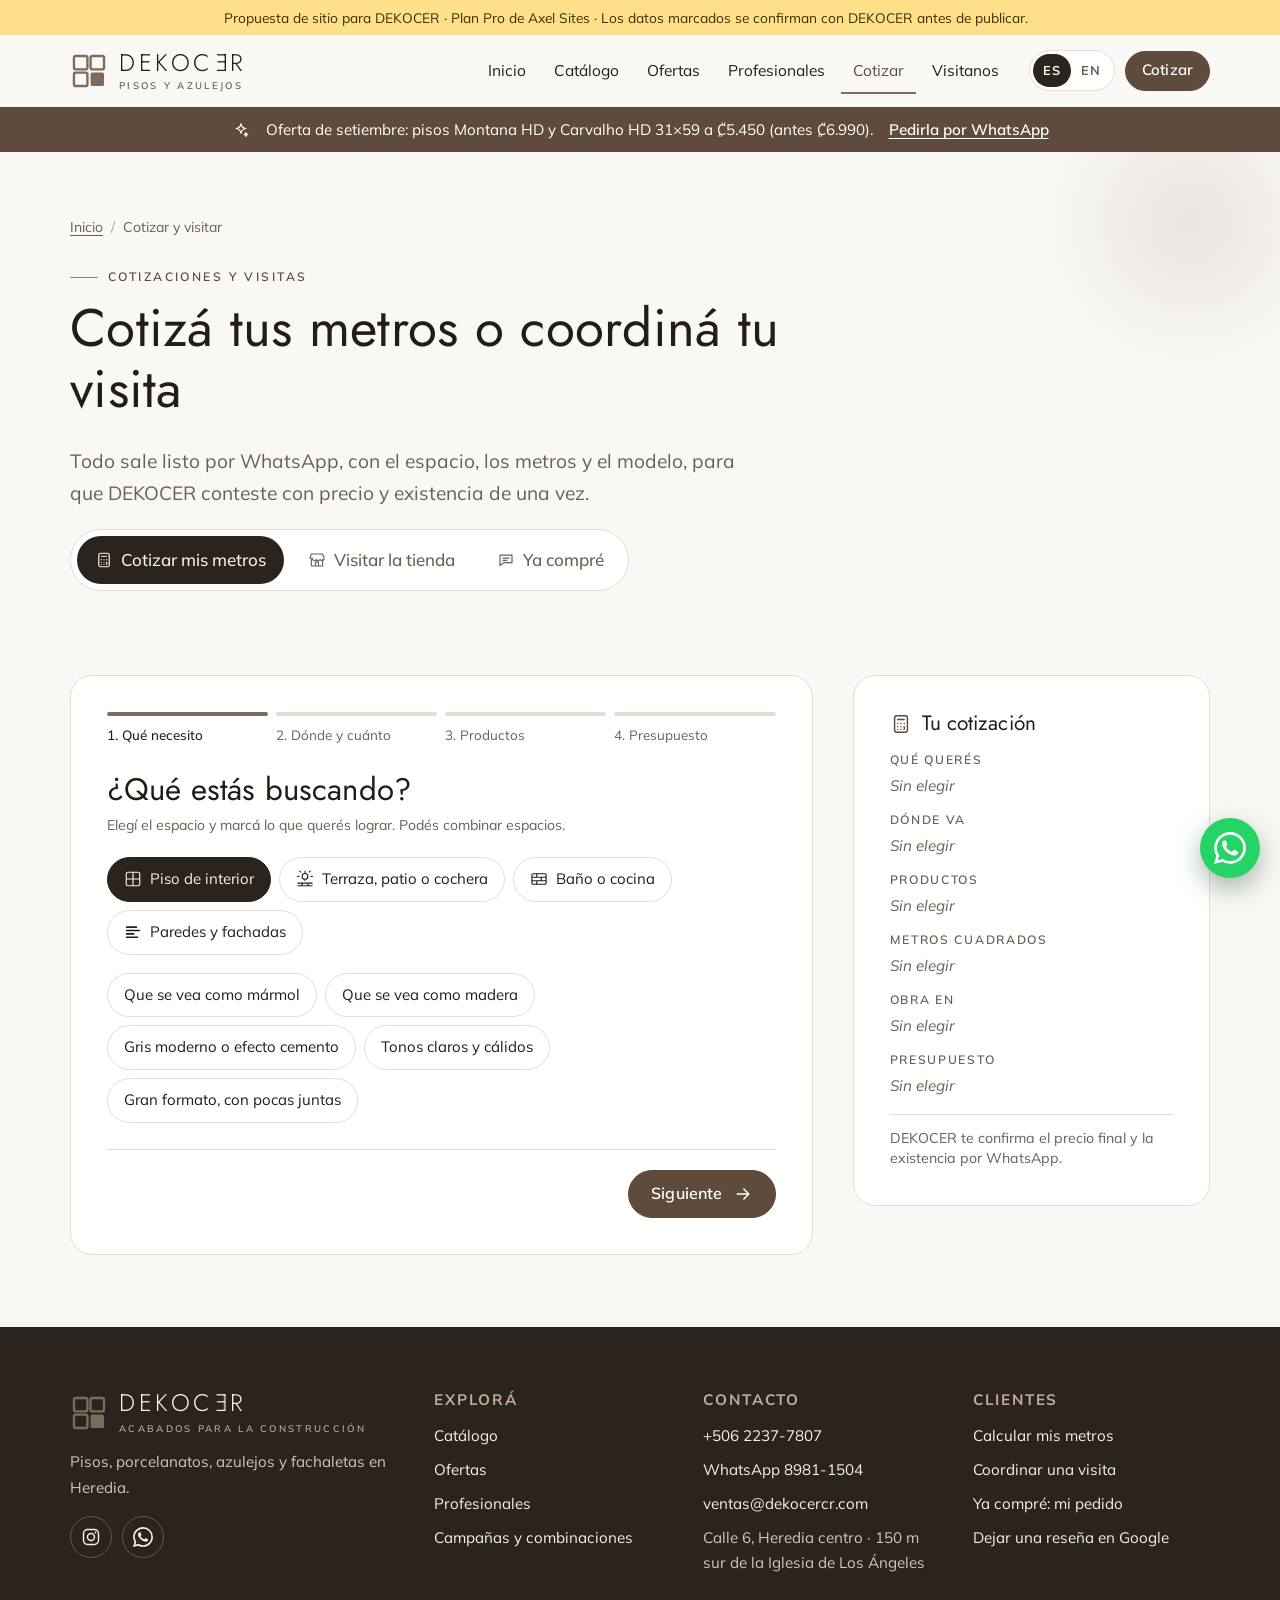
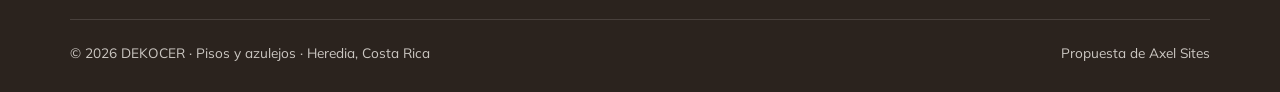
==== commit 05159685: "Respaldo antes de migrar" ====
--- a/pro/agendar.html
+++ b/pro/agendar.html
@@ -247,10 +247,10 @@
                 <p class="err" id="err-cita-fecha" hidden data-i18n="cita.err.fecha">Ese día no hay atención. Elegí otro día.</p>
               </div>
               <fieldset class="fieldset">
-                <legend data-i18n="cita.primera">¿Es tu primera visita a la tienda?</legend>
+                <legend data-i18n="cita.primera">¿Ya nos habías visitado?</legend>
                 <div class="chips">
-                  <label class="chip"><input type="radio" name="primera" value="si"><span data-i18n="form.si">Sí</span></label>
-                  <label class="chip"><input type="radio" name="primera" value="no"><span data-i18n="form.no">No</span></label>
+                  <label class="chip"><input type="radio" name="primera" value="no"><span data-i18n="form.si">Sí, ya fui</span></label>
+                  <label class="chip"><input type="radio" name="primera" value="si"><span data-i18n="form.no">Es mi primera vez</span></label>
                 </div>
               </fieldset>
             </div>
--- a/pro/css/site.css
+++ b/pro/css/site.css
@@ -3,9 +3,9 @@
    ========================================================================== */
 
 /* ---------------- Promoción del mes ---------------- */
-.promo{ background:var(--acento-fuerte); color:var(--sobre-acento); font-size:.95rem; }
+.promo{ background:var(--acento-fuerte); color:#fff; font-size:.95rem; }
 .promo .wrap{ display:flex; flex-wrap:wrap; align-items:center; justify-content:center; gap:8px 16px; padding-block:10px; text-align:center; }
-.promo a{ color:var(--sobre-acento); font-weight:700; }
+.promo a{ color:#fff; font-weight:600; }
 .promo svg{ width:18px; height:18px; flex:none; }
 .marca__fuente{ font-size:.75rem; opacity:.6; margin-top:4px; }
 
@@ -196,13 +196,13 @@
 .faq details p{ color:var(--tinta-suave); padding:0 0 18px; margin:0; }
 
 /* ---------------- Cierre ---------------- */
-.cierre{ background:linear-gradient(160deg, var(--acento-fuerte), color-mix(in srgb, var(--acento-fuerte) 55%, var(--oscuro))); color:var(--sobre-acento); }
+.cierre{ background:linear-gradient(160deg, var(--acento-fuerte), color-mix(in srgb, var(--acento-fuerte) 55%, var(--oscuro))); color:#fff; }
 .cierre__in{ text-align:center; padding-block:clamp(64px, 9vw, 104px); }
-.cierre__loto{ width:64px; height:64px; margin:0 auto 18px; color:var(--sobre-acento); opacity:.9; }
-.cierre h2{ color:var(--sobre-acento); }
-.cierre p{ color:color-mix(in srgb, var(--sobre-acento) 86%, transparent); font-size:1.1rem; }
-.cierre .btn--light{ --b-bg:var(--sobre-acento); --b-fg:var(--acento-fuerte); --b-bd:var(--sobre-acento); }
-.cierre .btn--line-light{ --b-fg:var(--sobre-acento); --b-bd:color-mix(in srgb, var(--sobre-acento) 50%, transparent); }
+.cierre__loto{ width:64px; height:64px; margin:0 auto 18px; color:#fff; opacity:.9; }
+.cierre h2{ color:#fff; }
+.cierre p{ color:rgba(255,255,255,.86); font-size:1.1rem; }
+.cierre .btn--light{ --b-bg:#fff; --b-fg:#3A2E23; --b-bd:#fff; }
+.cierre .btn--line-light{ --b-fg:#fff; --b-bd:rgba(255,255,255,.5); }
 
 /* ---------------- Catálogo ---------------- */
 .catalogo__bar{
